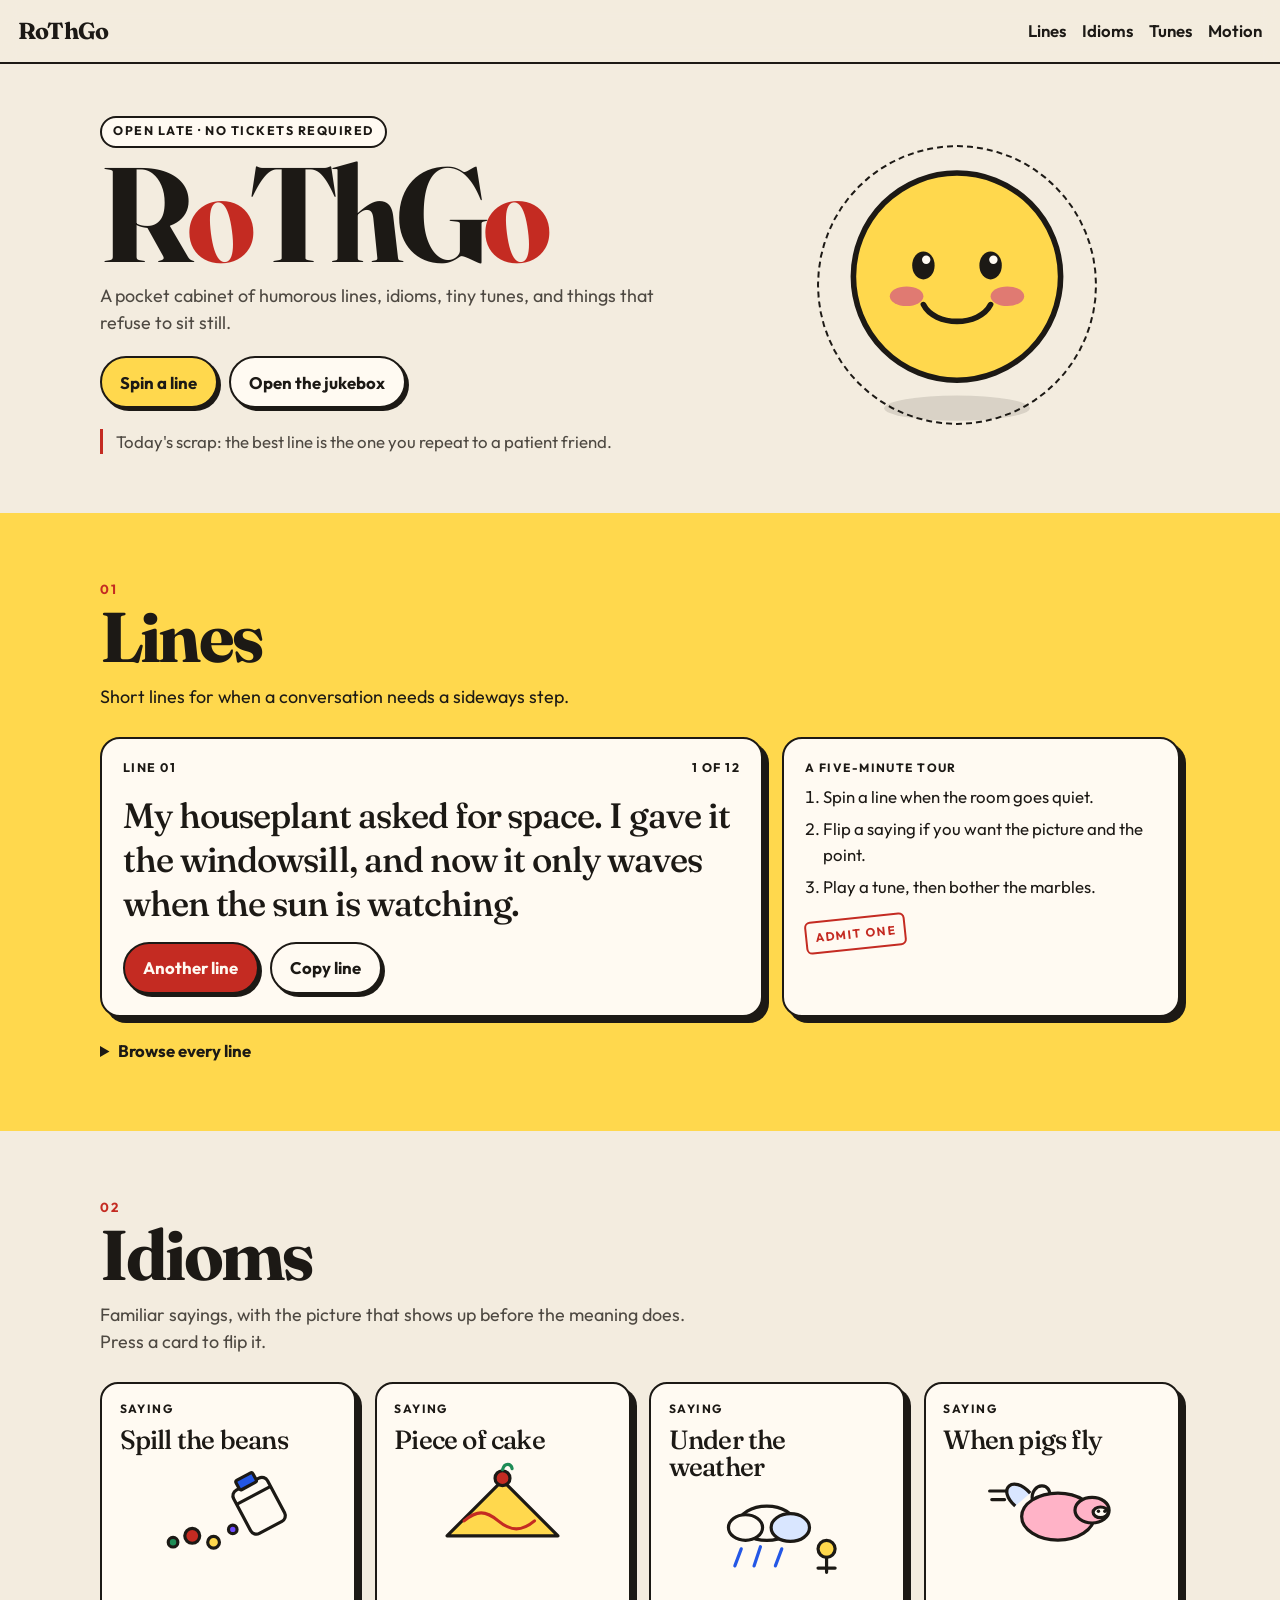
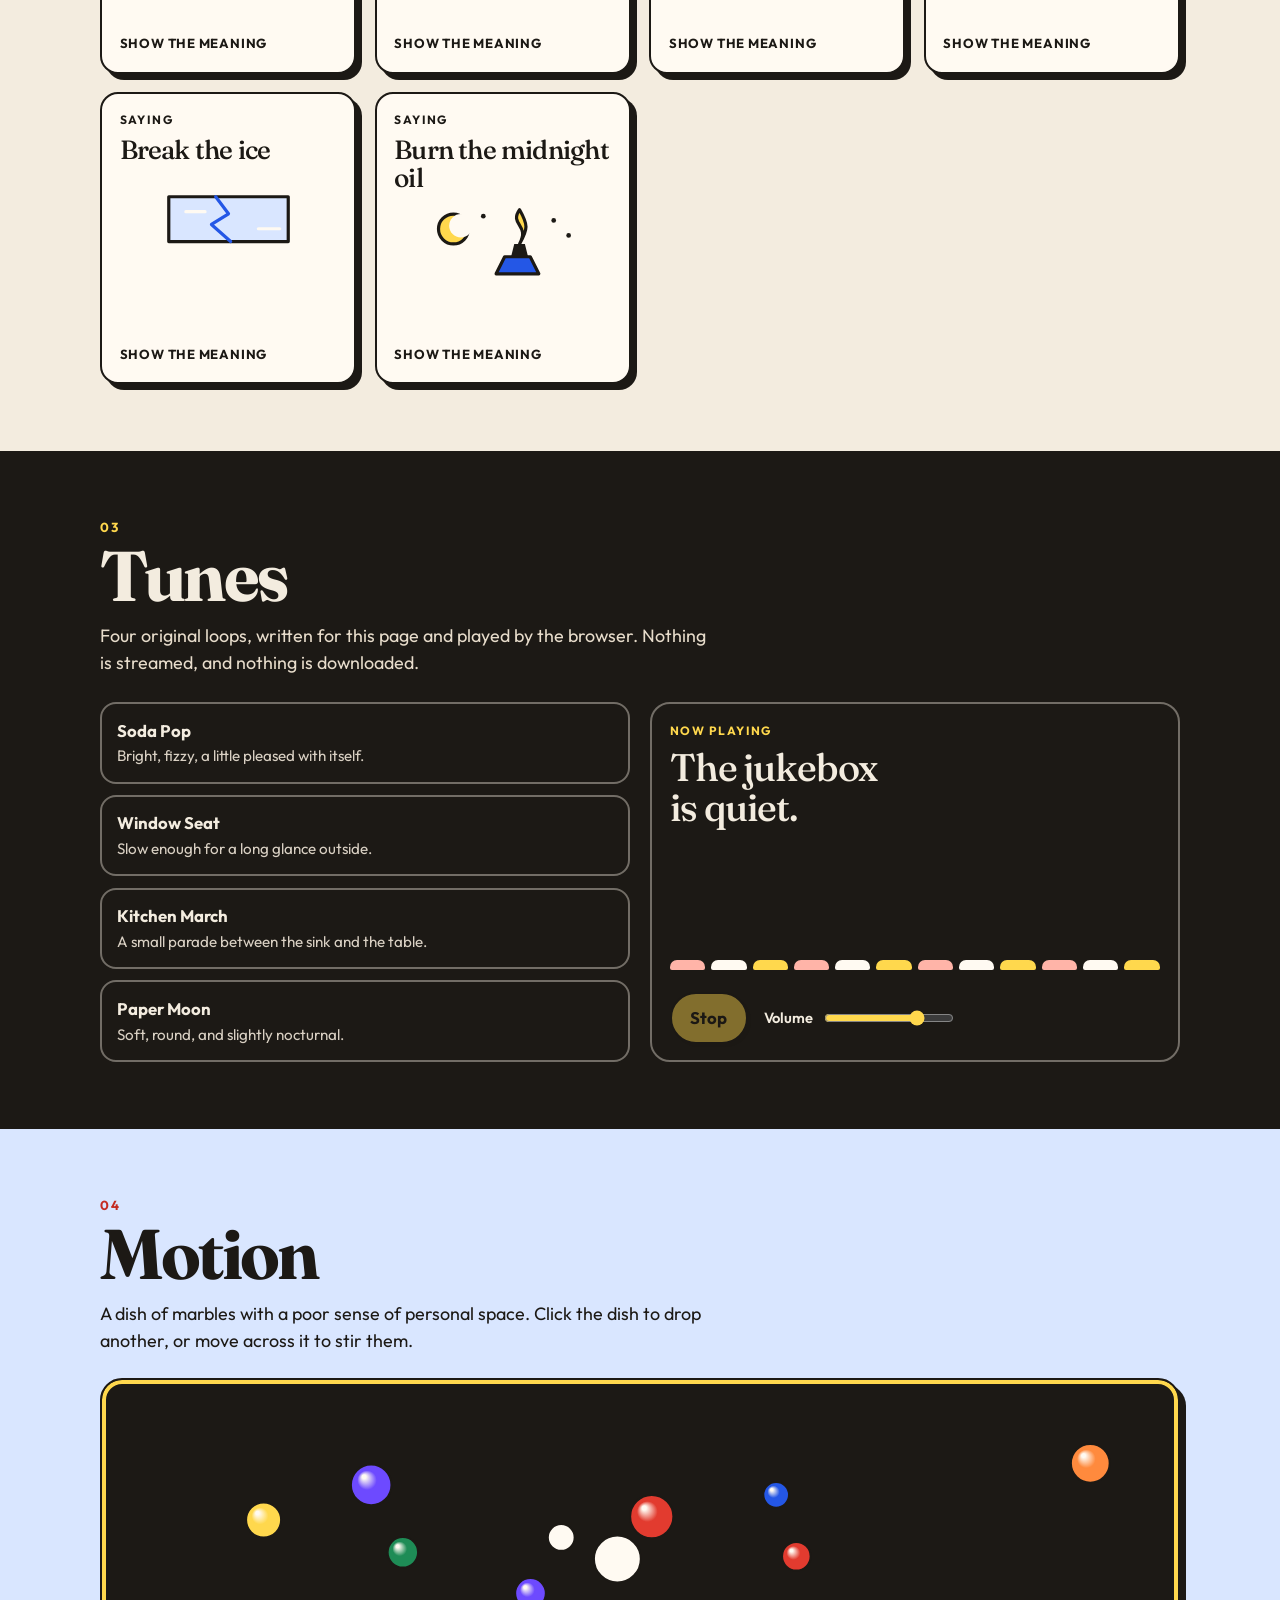
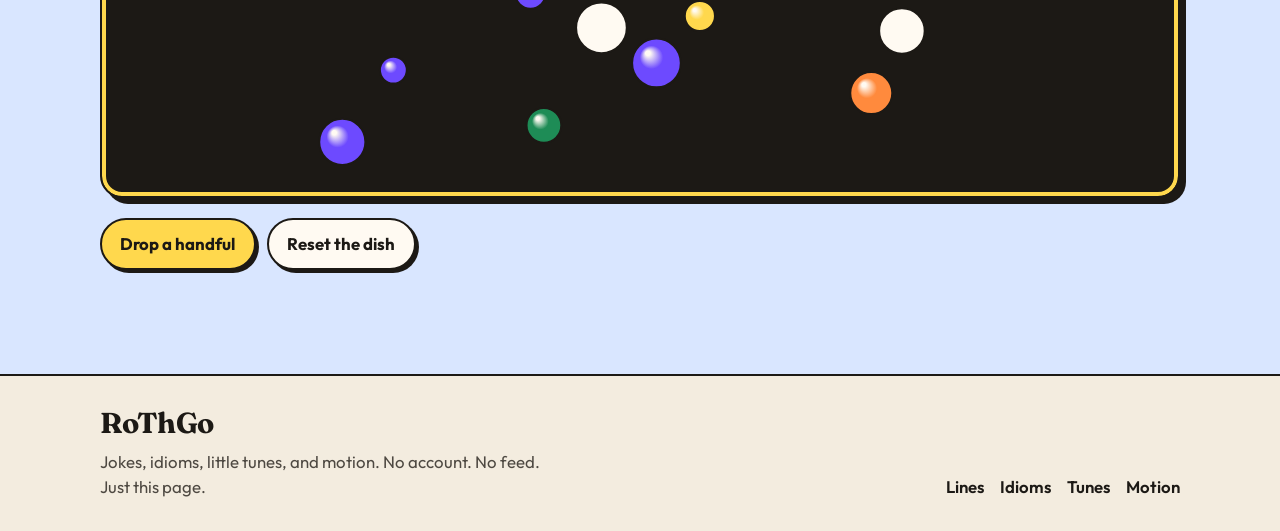
==== index.html @ 565a53ed "Initial commit for RoThGo website Co-authored-by: Cursor <cursoragent@cursor.com>" ====
<!DOCTYPE html>
<html lang="en">
  <head>
    <meta charset="utf-8" />
    <meta name="viewport" content="width=device-width, initial-scale=1" />
    <title>RoThGo — lines, idioms, tunes, and motion</title>
    <meta
      name="description"
      content="RoThGo is a small cabinet of humorous lines, idioms, original browser tunes, and a dish of restless marbles."
    />
    <meta name="theme-color" content="#f3ecdf" />
    <link rel="preconnect" href="https://fonts.googleapis.com" />
    <link rel="preconnect" href="https://fonts.gstatic.com" crossorigin />
    <link
      href="https://fonts.googleapis.com/css2?family=Fraunces:ital,opsz,wght@0,9..144,500;0,9..144,700;1,9..144,500;1,9..144,700&family=Outfit:wght@400;500;600;700&display=swap"
      rel="stylesheet"
    />
    <link rel="stylesheet" href="css/styles.css" />
    <link
      rel="icon"
      href="data:image/svg+xml,%3Csvg xmlns='http://www.w3.org/2000/svg' viewBox='0 0 64 64'%3E%3Ccircle cx='32' cy='32' r='28' fill='%23ffd84d' stroke='%231c1915' stroke-width='4'/%3E%3Ccircle cx='24' cy='28' r='3.2' fill='%231c1915'/%3E%3Ccircle cx='40' cy='28' r='3.2' fill='%231c1915'/%3E%3Cpath d='M22 38c4 8 16 8 20 0' fill='none' stroke='%231c1915' stroke-width='3' stroke-linecap='round'/%3E%3C/svg%3E"
    />
  </head>
  <body>
    <a class="skip" href="#lines">Skip to the lines</a>
    <header class="site-header" id="top">
      <a class="brand" href="#top">RoThGo</a>
      <nav class="nav" aria-label="Sections">
        <a href="#lines">Lines</a>
        <a href="#idioms">Idioms</a>
        <a href="#tunes">Tunes</a>
        <a href="#motion">Motion</a>
      </nav>
    </header>

    <main>
      <noscript>
        <p class="noscript wrap">
          JavaScript is off, so the jukebox and the marble dish will sit quietly. The lines and idioms below are still here.
        </p>
      </noscript>

      <section class="hero wrap">
        <div class="hero__copy">
          <p class="pill">Open late · no tickets required</p>
          <h1 class="wordmark" aria-label="RoThGo">
            <span>R</span><span>o</span><span>T</span><span>h</span><span>G</span><span>o</span>
          </h1>
          <p class="lede">
            A pocket cabinet of humorous lines, idioms, tiny tunes, and things that refuse to sit still.
          </p>
          <div class="row">
            <button class="btn" type="button" id="hero-spin">Spin a line</button>
            <a class="btn btn--ghost" href="#tunes">Open the jukebox</a>
          </div>
          <p class="scrap" id="scrap">
            Today's scrap: if a saying has weather in it, somebody is probably sneezing.
          </p>
        </div>

        <div class="mascot-wrap">
          <div class="halo" aria-hidden="true"></div>
          <button class="mascot" id="mascot" type="button" aria-label="A round yellow mascot. Press for a remark.">
            <svg class="blob" viewBox="0 0 200 220" aria-hidden="true">
              <ellipse cx="100" cy="198" rx="52" ry="9" fill="#1c1915" opacity="0.12" />
              <g class="blob__body">
                <circle cx="100" cy="104" r="74" fill="#ffd84d" stroke="#1c1915" stroke-width="4" />
                <ellipse cx="64" cy="118" rx="12" ry="7" fill="#e07a72" />
                <ellipse cx="136" cy="118" rx="12" ry="7" fill="#e07a72" />
                <g class="blob__eyes">
                  <ellipse cx="76" cy="96" rx="8" ry="10" fill="#1c1915" />
                  <ellipse cx="124" cy="96" rx="8" ry="10" fill="#1c1915" />
                  <ellipse cx="78" cy="92" rx="3" ry="3" fill="#fffaf2" />
                  <ellipse cx="126" cy="92" rx="3" ry="3" fill="#fffaf2" />
                </g>
                <path
                  d="M76 124c8 16 40 16 48 0"
                  fill="none"
                  stroke="#1c1915"
                  stroke-width="4"
                  stroke-linecap="round"
                />
              </g>
            </svg>
          </button>
          <p class="speech" id="speech" hidden></p>
        </div>
      </section>

      <section class="band band--sun" id="lines">
        <div class="wrap">
          <p class="index">01</p>
          <h2>Lines</h2>
          <p class="lede">Short lines for when a conversation needs a sideways step.</p>

          <div class="lines-layout">
            <article class="card ticket">
              <div class="ticket__top">
                <p id="line-kicker">Line 01</p>
                <p id="line-count">1 of 12</p>
              </div>
              <p class="line-text" id="line-text" aria-live="polite">
                My houseplant asked for space. I gave it the windowsill, and now it only waves when the sun is watching.
              </p>
              <div class="row">
                <button class="btn btn--red" type="button" id="next-line">Another line</button>
                <button class="btn btn--ghost" type="button" id="copy-line">Copy line</button>
              </div>
            </article>

            <aside class="card side-card">
              <p class="kicker">A five-minute tour</p>
              <ol class="tour">
                <li>Spin a line when the room goes quiet.</li>
                <li>Flip a saying if you want the picture and the point.</li>
                <li>Play a tune, then bother the marbles.</li>
              </ol>
              <p class="stamp">Admit one</p>
            </aside>
          </div>

          <details class="drawer">
            <summary>Browse every line</summary>
            <ol id="line-source">
              <li>My houseplant asked for space. I gave it the windowsill, and now it only waves when the sun is watching.</li>
              <li>I started a band called Free Snacks. We still have no fans, but rehearsals are very well attended.</li>
              <li>The stairs and I are in a long-term relationship. It is a lot of ups and downs, and neither of us will move out.</li>
              <li>I told my mirror to be honest. It has not been invited to another meeting.</li>
              <li>My calendar is optimistic. It keeps setting aside days as if I have that kind of inventory.</li>
              <li>I asked the toaster for a raise. It said the work was already popping.</li>
              <li>Parallel lines bought matching jackets. They still refuse to meet, but the photos look great.</li>
              <li>I left a note for Future Me. Present Me read it early and felt personally addressed.</li>
              <li>The fridge light and I only meet during a crisis. We keep it professional.</li>
              <li>I gave my umbrella a day off. It rained out of spite, which I respect.</li>
              <li>My socks entered the laundry as a pair and came out as a support group.</li>
              <li>I asked the clock for more time. It said I was already getting sixty minutes every hour.</li>
            </ol>
          </details>
        </div>
      </section>

      <section class="band" id="idioms">
        <div class="wrap">
          <p class="index">02</p>
          <h2>Idioms</h2>
          <p class="lede">
            Familiar sayings, with the picture that shows up before the meaning does. Press a card to flip it.
          </p>

          <div class="idiom-grid">
            <article class="idiom" tabindex="0" role="button" aria-pressed="false">
              <div class="idiom__inner">
                <div class="idiom__face idiom__face--front">
                  <p class="kicker">Saying</p>
                  <h3>Spill the beans</h3>
                  <div class="idiom__art">
                    <svg role="img" aria-label="A tipped jar with beans falling out" viewBox="0 0 160 90">
                      <g transform="rotate(-28 110 42)">
                        <rect x="90" y="20" width="36" height="46" rx="6" fill="#fffaf2" stroke="#1c1915" stroke-width="3" />
                        <path d="M90 32h36" fill="none" stroke="#1c1915" stroke-width="3" />
                        <rect x="99" y="12" width="18" height="10" rx="2" fill="#2457e6" stroke="#1c1915" stroke-width="3" />
                      </g>
                      <circle cx="46" cy="72" r="7" fill="#c42b22" stroke="#1c1915" stroke-width="3" />
                      <circle cx="66" cy="78" r="5.5" fill="#ffd84d" stroke="#1c1915" stroke-width="3" />
                      <circle cx="28" cy="78" r="4.5" fill="#1e8c56" stroke="#1c1915" stroke-width="3" />
                      <circle cx="84" cy="66" r="4" fill="#6d4aff" stroke="#1c1915" stroke-width="3" />
                    </svg>
                  </div>
                  <p class="hint">Show the meaning</p>
                </div>
                <div class="idiom__face idiom__face--back" aria-hidden="true">
                  <p class="kicker">Meaning</p>
                  <p class="meaning">To give away a secret, usually before you meant to.</p>
                  <p class="example">She spilled the beans about the surprise picnic before the basket was even packed.</p>
                  <p class="hint">Show the picture</p>
                </div>
              </div>
            </article>

            <article class="idiom" tabindex="0" role="button" aria-pressed="false">
              <div class="idiom__inner">
                <div class="idiom__face idiom__face--front">
                  <p class="kicker">Saying</p>
                  <h3>Piece of cake</h3>
                  <div class="idiom__art">
                    <svg role="img" aria-label="A slice of cake with a cherry" viewBox="0 0 160 90">
                      <path d="M28 72 L80 20 L132 72 Z" fill="#ffd84d" stroke="#1c1915" stroke-width="3" stroke-linejoin="round" />
                      <path d="M44 58c12-10 20-10 32 0s22 10 34 0" fill="none" stroke="#c42b22" stroke-width="3" stroke-linecap="round" />
                      <circle cx="80" cy="18" r="7" fill="#c42b22" stroke="#1c1915" stroke-width="3" />
                      <path d="M80 10c2-7 8-6 9-1" fill="none" stroke="#1e8c56" stroke-width="3" stroke-linecap="round" />
                    </svg>
                  </div>
                  <p class="hint">Show the meaning</p>
                </div>
                <div class="idiom__face idiom__face--back" aria-hidden="true">
                  <p class="kicker">Meaning</p>
                  <p class="meaning">Something easy, the sort of task that barely needs both hands.</p>
                  <p class="example">The first puzzle was a piece of cake. The second one had opinions.</p>
                  <p class="hint">Show the picture</p>
                </div>
              </div>
            </article>

            <article class="idiom" tabindex="0" role="button" aria-pressed="false">
              <div class="idiom__inner">
                <div class="idiom__face idiom__face--front">
                  <p class="kicker">Saying</p>
                  <h3>Under the weather</h3>
                  <div class="idiom__art">
                    <svg role="img" aria-label="A cloud raining beside a small person" viewBox="0 0 160 90">
                      <ellipse cx="70" cy="34" rx="26" ry="16" fill="#fffaf2" stroke="#1c1915" stroke-width="3" />
                      <ellipse cx="50" cy="38" rx="16" ry="12" fill="#fffaf2" stroke="#1c1915" stroke-width="3" />
                      <ellipse cx="92" cy="38" rx="18" ry="13" fill="#d9e6ff" stroke="#1c1915" stroke-width="3" />
                      <path d="M46 58 L40 74 M64 56 L58 74 M84 58 L78 74" fill="none" stroke="#2457e6" stroke-width="3" stroke-linecap="round" />
                      <circle cx="126" cy="58" r="8" fill="#ffd84d" stroke="#1c1915" stroke-width="3" />
                      <path d="M126 66 v14 M118 76 h16" fill="none" stroke="#1c1915" stroke-width="3" stroke-linecap="round" />
                    </svg>
                  </div>
                  <p class="hint">Show the meaning</p>
                </div>
                <div class="idiom__face idiom__face--back" aria-hidden="true">
                  <p class="kicker">Meaning</p>
                  <p class="meaning">Feeling unwell, and not in the mood for a parade.</p>
                  <p class="example">He stayed in, under the weather, with tea and a very dramatic blanket.</p>
                  <p class="hint">Show the picture</p>
                </div>
              </div>
            </article>

            <article class="idiom" tabindex="0" role="button" aria-pressed="false">
              <div class="idiom__inner">
                <div class="idiom__face idiom__face--front">
                  <p class="kicker">Saying</p>
                  <h3>When pigs fly</h3>
                  <div class="idiom__art">
                    <svg role="img" aria-label="A pig with small wings" viewBox="0 0 160 90">
                      <path d="M46 44c-18-16-2-30 14-12" fill="#d9e6ff" stroke="#1c1915" stroke-width="3" stroke-linejoin="round" />
                      <path d="M62 38c-2-16 20-18 16 0" fill="#fffaf2" stroke="#1c1915" stroke-width="3" stroke-linejoin="round" />
                      <ellipse cx="86" cy="54" rx="34" ry="22" fill="#ffb3c7" stroke="#1c1915" stroke-width="3" />
                      <ellipse cx="118" cy="48" rx="16" ry="12" fill="#ffb3c7" stroke="#1c1915" stroke-width="3" />
                      <ellipse cx="126" cy="50" rx="7" ry="5" fill="#fffaf2" stroke="#1c1915" stroke-width="3" />
                      <circle cx="124" cy="49" r="1.6" fill="#1c1915" />
                      <circle cx="130" cy="49" r="1.6" fill="#1c1915" />
                      <path d="M22 30 h16 M24 38 h12" fill="none" stroke="#1c1915" stroke-width="3" stroke-linecap="round" />
                    </svg>
                  </div>
                  <p class="hint">Show the meaning</p>
                </div>
                <div class="idiom__face idiom__face--back" aria-hidden="true">
                  <p class="kicker">Meaning</p>
                  <p class="meaning">Something so unlikely you can schedule it next to never.</p>
                  <p class="example">I will fold that map correctly when pigs fly, and not a minute sooner.</p>
                  <p class="hint">Show the picture</p>
                </div>
              </div>
            </article>

            <article class="idiom" tabindex="0" role="button" aria-pressed="false">
              <div class="idiom__inner">
                <div class="idiom__face idiom__face--front">
                  <p class="kicker">Saying</p>
                  <h3>Break the ice</h3>
                  <div class="idiom__art">
                    <svg role="img" aria-label="A block of ice with a crack through it" viewBox="0 0 160 90">
                      <path d="M24 26 h112 v42 H24 z" fill="#d9e6ff" stroke="#1c1915" stroke-width="3" stroke-linejoin="round" />
                      <path d="M68 26 l12 16 -16 10 18 16" fill="none" stroke="#2457e6" stroke-width="3" stroke-linecap="round" stroke-linejoin="round" />
                      <path d="M40 40 h18 M108 56 h20" fill="none" stroke="#fffaf2" stroke-width="3" stroke-linecap="round" />
                    </svg>
                  </div>
                  <p class="hint">Show the meaning</p>
                </div>
                <div class="idiom__face idiom__face--back" aria-hidden="true">
                  <p class="kicker">Meaning</p>
                  <p class="meaning">To say or do the thing that lets a conversation finally start.</p>
                  <p class="example">A terrible pun is a reliable way to break the ice, and also to thin the crowd.</p>
                  <p class="hint">Show the picture</p>
                </div>
              </div>
            </article>

            <article class="idiom" tabindex="0" role="button" aria-pressed="false">
              <div class="idiom__inner">
                <div class="idiom__face idiom__face--front">
                  <p class="kicker">Saying</p>
                  <h3>Burn the midnight oil</h3>
                  <div class="idiom__art">
                    <svg role="img" aria-label="An oil lamp burning under a moon" viewBox="0 0 160 90">
                      <circle cx="34" cy="30" r="14" fill="#ffd84d" stroke="#1c1915" stroke-width="3" />
                      <circle cx="41" cy="27" r="11" fill="#fffaf2" />
                      <path d="M74 72 h40 l-8 -16 H82 z" fill="#2457e6" stroke="#1c1915" stroke-width="3" stroke-linejoin="round" />
                      <path d="M88 56 h16 l-3 -12 H91 z" fill="#1c1915" />
                      <path d="M96 44 c10 -18 -10 -18 0 -32 c8 14 8 18 0 32 z" fill="#ffd84d" stroke="#1c1915" stroke-width="3" stroke-linejoin="round" />
                      <circle cx="128" cy="22" r="2.2" fill="#1c1915" />
                      <circle cx="142" cy="36" r="2.2" fill="#1c1915" />
                      <circle cx="62" cy="18" r="2.2" fill="#1c1915" />
                    </svg>
                  </div>
                  <p class="hint">Show the meaning</p>
                </div>
                <div class="idiom__face idiom__face--back" aria-hidden="true">
                  <p class="kicker">Meaning</p>
                  <p class="meaning">To keep working long after the sensible people have gone to bed.</p>
                  <p class="example">She burned the midnight oil, and the oil, to its credit, did not complain.</p>
                  <p class="hint">Show the picture</p>
                </div>
              </div>
            </article>
          </div>
        </div>
      </section>

      <section class="band band--ink" id="tunes">
        <div class="wrap">
          <p class="index">03</p>
          <h2>Tunes</h2>
          <p class="lede">
            Four original loops, written for this page and played by the browser. Nothing is streamed, and nothing is downloaded.
          </p>

          <div class="jukebox">
            <div class="tune-list" role="group" aria-label="Tunes">
              <button class="tune" type="button" data-tune="soda" aria-pressed="false">
                <strong>Soda Pop</strong>
                <span>Bright, fizzy, a little pleased with itself.</span>
              </button>
              <button class="tune" type="button" data-tune="window" aria-pressed="false">
                <strong>Window Seat</strong>
                <span>Slow enough for a long glance outside.</span>
              </button>
              <button class="tune" type="button" data-tune="march" aria-pressed="false">
                <strong>Kitchen March</strong>
                <span>A small parade between the sink and the table.</span>
              </button>
              <button class="tune" type="button" data-tune="moon" aria-pressed="false">
                <strong>Paper Moon</strong>
                <span>Soft, round, and slightly nocturnal.</span>
              </button>
            </div>

            <div class="stage" id="stage">
              <div class="stage__top">
                <p class="kicker">Now playing</p>
                <p class="now-playing" id="now-playing" aria-live="polite">The jukebox is quiet.</p>
                <div class="notes" aria-hidden="true">
                  <span>♪</span><span>♫</span><span>♩</span>
                </div>
              </div>
              <div class="bars" id="bars" aria-hidden="true">
                <i></i><i></i><i></i><i></i><i></i><i></i><i></i><i></i><i></i><i></i><i></i><i></i>
              </div>
              <div class="stage__controls">
                <button class="btn" type="button" id="stop-tune" disabled>Stop</button>
                <label class="volume" for="volume">
                  Volume
                  <input id="volume" type="range" min="0" max="100" value="75" />
                </label>
              </div>
            </div>
          </div>
        </div>
      </section>

      <section class="band band--sky" id="motion">
        <div class="wrap">
          <p class="index">04</p>
          <h2>Motion</h2>
          <p class="lede">
            A dish of marbles with a poor sense of personal space. Click the dish to drop another, or move across it to stir them.
          </p>
          <div class="dish">
            <canvas id="dish-canvas" aria-label="Animated marble dish. Click to add a marble."></canvas>
          </div>
          <div class="row">
            <button class="btn" type="button" id="handful">Drop a handful</button>
            <button class="btn btn--ghost" type="button" id="reset-dish">Reset the dish</button>
          </div>
          <p class="status" id="dish-status" aria-live="polite"></p>
        </div>
      </section>
    </main>

    <footer class="site-footer">
      <div class="wrap footer__grid">
        <div>
          <p class="brand brand--footer">RoThGo</p>
          <p>Jokes, idioms, little tunes, and motion. No account. No feed. Just this page.</p>
        </div>
        <nav class="nav" aria-label="Footer">
          <a href="#lines">Lines</a>
          <a href="#idioms">Idioms</a>
          <a href="#tunes">Tunes</a>
          <a href="#motion">Motion</a>
        </nav>
      </div>
    </footer>
    <script src="js/app.js"></script>
  </body>
</html>
---- css/styles.css ----
:root {
  --paper: #f3ecdf;
  --card: #fffaf2;
  --ink: #1c1915;
  --muted: #4e4942;
  --red: #c42b22;
  --blue: #2457e6;
  --yellow: #ffd84d;
  --green: #1e8c56;
  --violet: #6d4aff;
  --sky: #d9e6ff;
  --sun: #ffd84d;
  --shadow: 6px 6px 0 var(--ink);
  --serif: "Fraunces", "Iowan Old Style", Palatino, Georgia, serif;
  --sans: "Outfit", "Avenir Next", "Segoe UI", sans-serif;
}

*,
*::before,
*::after {
  box-sizing: border-box;
}

html {
  scroll-behavior: smooth;
  scroll-padding-top: 5.25rem;
}

body {
  margin: 0;
  background: var(--paper);
  color: var(--ink);
  font-family: var(--sans);
  font-size: 1.05rem;
  line-height: 1.5;
}

h1,
h2,
h3,
p {
  margin: 0;
}

button,
input {
  font: inherit;
  color: inherit;
}

a {
  color: inherit;
}

::selection {
  background: var(--yellow);
  color: var(--ink);
}

:focus-visible {
  outline: 3px solid var(--blue);
  outline-offset: 3px;
}

.skip {
  position: absolute;
  left: 1rem;
  top: -4rem;
  z-index: 40;
  background: var(--yellow);
  color: var(--ink);
  border: 2.5px solid var(--ink);
  border-radius: 999px;
  padding: 0.5rem 0.9rem;
  font-weight: 700;
  text-decoration: none;
}

.skip:focus {
  top: 0.8rem;
}

.wrap {
  width: min(1080px, calc(100% - 2rem));
  margin-inline: auto;
}

.site-header,
.site-footer {
  display: flex;
  align-items: center;
  justify-content: space-between;
  gap: 1rem;
  padding: 0.85rem 1.1rem;
}

.site-header {
  position: sticky;
  top: 0;
  z-index: 20;
  background: rgba(243, 236, 223, 0.94);
  border-bottom: 2.5px solid var(--ink);
  backdrop-filter: blur(10px);
}

.brand {
  font-family: var(--serif);
  font-weight: 700;
  font-size: 1.45rem;
  letter-spacing: -0.03em;
  text-decoration: none;
}

.nav {
  display: flex;
  flex-wrap: wrap;
  justify-content: flex-end;
  gap: 0.35rem 1rem;
}

.nav a {
  font-weight: 600;
  text-decoration: none;
}

.nav a:hover {
  text-decoration: underline;
  text-underline-offset: 0.18em;
}

.noscript {
  margin-top: 1rem;
  padding: 0.8rem 1rem;
  background: var(--card);
  border: 2.5px solid var(--ink);
  border-radius: 14px;
}

.hero {
  display: grid;
  grid-template-columns: 1.15fr 0.85fr;
  gap: 2rem;
  align-items: center;
  padding: 3.2rem 0 3.6rem;
}

.pill,
.kicker,
.ticket__top,
.stamp,
.index {
  font-weight: 700;
  letter-spacing: 0.12em;
  text-transform: uppercase;
}

.pill {
  display: inline-flex;
  border: 2px solid var(--ink);
  border-radius: 999px;
  background: var(--card);
  padding: 0.28rem 0.7rem;
  font-size: 0.78rem;
}

.wordmark {
  margin-top: 0.7rem;
  font-family: var(--serif);
  font-weight: 700;
  font-size: clamp(4.6rem, 13vw, 8.4rem);
  line-height: 0.82;
  letter-spacing: -0.05em;
}

.wordmark span {
  display: inline-block;
  animation: wave 3.2s ease-in-out infinite;
}

.wordmark span:nth-child(2) { animation-delay: 0.12s; color: var(--red); }
.wordmark span:nth-child(3) { animation-delay: 0.24s; }
.wordmark span:nth-child(4) { animation-delay: 0.36s; }
.wordmark span:nth-child(5) { animation-delay: 0.48s; }
.wordmark span:nth-child(6) { animation-delay: 0.6s; color: var(--red); }

.lede {
  max-width: 38rem;
  margin-top: 0.9rem;
  color: var(--muted);
  font-size: 1.12rem;
}

.row {
  display: flex;
  flex-wrap: wrap;
  gap: 0.7rem;
  margin-top: 1.2rem;
}

.btn {
  display: inline-flex;
  align-items: center;
  justify-content: center;
  border: 2.5px solid var(--ink);
  border-radius: 999px;
  background: var(--yellow);
  color: var(--ink);
  padding: 0.72rem 1.15rem;
  font-weight: 700;
  text-decoration: none;
  box-shadow: 3px 3px 0 var(--ink);
  cursor: pointer;
}

.btn:hover {
  transform: translate(-1px, -1px);
  box-shadow: 4px 4px 0 var(--ink);
}

.btn:active {
  transform: translate(2px, 2px);
  box-shadow: 0 0 0 var(--ink);
}

.btn:disabled {
  opacity: 0.45;
  cursor: not-allowed;
  transform: none;
  box-shadow: 3px 3px 0 var(--ink);
}

.btn--ghost {
  background: var(--card);
}

.btn--red {
  background: var(--red);
  color: #fffaf2;
}

.scrap {
  max-width: 36rem;
  margin-top: 1.3rem;
  padding-left: 0.8rem;
  border-left: 3px solid var(--red);
  color: var(--muted);
}

.mascot-wrap {
  position: relative;
  display: grid;
  place-items: center;
  min-height: 340px;
}

.halo {
  position: absolute;
  width: min(280px, 78%);
  aspect-ratio: 1;
  border: 2.5px dashed var(--ink);
  border-radius: 50%;
  animation: spin 22s linear infinite;
}

.mascot {
  position: relative;
  z-index: 1;
  width: min(280px, 86%);
  border: 0;
  padding: 0;
  background: transparent;
  cursor: pointer;
}

.blob {
  display: block;
  width: 100%;
  height: auto;
}

.blob__body {
  transform-origin: 100px 104px;
  animation: bob 2.8s ease-in-out infinite;
}

.blob__eyes {
  transform-box: fill-box;
  transform-origin: center;
  animation: blink 4.6s infinite;
}

.mascot.is-poked .blob__body {
  animation: squash 0.35s ease;
}

.speech {
  position: absolute;
  top: 0.2rem;
  left: 50%;
  z-index: 2;
  width: min(240px, 90%);
  transform: translateX(-50%) rotate(-2deg);
  margin: 0;
  padding: 0.7rem 0.85rem;
  background: var(--card);
  border: 2.5px solid var(--ink);
  border-radius: 16px;
  box-shadow: 4px 4px 0 var(--ink);
}

.speech[hidden] {
  display: none;
}

.band {
  padding: 4.2rem 0;
}

.band--sun {
  background: var(--sun);
}

.band--sun .lede,
.band--sky .lede {
  color: var(--ink);
}

.band--ink {
  background: var(--ink);
  color: var(--paper);
}

.band--ink .lede {
  color: #e7dccb;
}

.band--sky {
  background: var(--sky);
}

.index {
  margin-bottom: 0.35rem;
  color: var(--red);
  font-size: 0.82rem;
}

.band--ink .index {
  color: var(--yellow);
}

h2 {
  font-family: var(--serif);
  font-size: clamp(2.6rem, 6vw, 4.4rem);
  font-weight: 700;
  letter-spacing: -0.04em;
  line-height: 0.92;
}

.lines-layout,
.jukebox {
  display: grid;
  grid-template-columns: 1.25fr 0.75fr;
  gap: 1.2rem;
  margin-top: 1.6rem;
  align-items: stretch;
}

.card {
  background: var(--card);
  border: 2.5px solid var(--ink);
  border-radius: 20px;
  box-shadow: var(--shadow);
}

.ticket,
.side-card {
  padding: 1.25rem 1.3rem 1.35rem;
}

.ticket {
  display: flex;
  flex-direction: column;
  gap: 1rem;
}

.ticket__top {
  display: flex;
  justify-content: space-between;
  gap: 1rem;
  font-size: 0.78rem;
}

.line-text {
  min-height: 7.2rem;
  font-family: var(--serif);
  font-size: clamp(1.55rem, 3vw, 2.2rem);
  font-weight: 500;
  line-height: 1.25;
  letter-spacing: -0.03em;
  transition: opacity 0.16s ease, transform 0.16s ease;
}

.line-text.is-out {
  opacity: 0;
  transform: translateY(8px);
}

.ticket .row,
.side-card .kicker {
  margin-top: 0;
}

.kicker {
  margin-bottom: 0.45rem;
  font-size: 0.75rem;
}

.tour {
  margin: 0.2rem 0 0;
  padding-left: 1.15rem;
}

.tour li + li {
  margin-top: 0.45rem;
}

.stamp {
  display: inline-block;
  margin-top: 1.1rem;
  padding: 0.35rem 0.5rem;
  color: var(--red);
  border: 2px solid var(--red);
  border-radius: 6px;
  font-size: 0.75rem;
  transform: rotate(-6deg);
}

.drawer {
  margin-top: 1.3rem;
}

.drawer summary {
  cursor: pointer;
  font-weight: 700;
}

.drawer ol {
  margin: 0.8rem 0 0;
  padding-left: 1.3rem;
}

.drawer li + li {
  margin-top: 0.55rem;
}

.idiom-grid {
  display: grid;
  grid-template-columns: repeat(auto-fit, minmax(min(100%, 240px), 1fr));
  gap: 1.15rem;
  margin-top: 1.6rem;
}

.idiom {
  border: 0;
  padding: 0;
  background: transparent;
  color: inherit;
  text-align: left;
  cursor: pointer;
  perspective: 1100px;
}

.idiom__inner {
  display: grid;
  transform: rotateY(0);
  transform-style: preserve-3d;
  transition: transform 0.55s cubic-bezier(0.2, 0.7, 0.2, 1);
}

.idiom.is-flipped .idiom__inner {
  transform: rotateY(180deg);
}

.idiom__face {
  grid-area: 1 / 1;
  display: flex;
  flex-direction: column;
  min-height: 292px;
  padding: 1.05rem 1.1rem 1.1rem;
  background: var(--card);
  border: 2.5px solid var(--ink);
  border-radius: 18px;
  box-shadow: var(--shadow);
  backface-visibility: hidden;
  -webkit-backface-visibility: hidden;
}

.idiom__face--back {
  transform: rotateY(180deg);
  background: var(--ink);
  color: var(--paper);
  box-shadow: 6px 6px 0 var(--yellow);
}

.idiom h3,
.meaning,
.now-playing,
.brand--footer {
  font-family: var(--serif);
  font-weight: 500;
  letter-spacing: -0.03em;
}

.idiom h3 {
  font-size: 1.65rem;
  line-height: 1.05;
}

.idiom__art svg {
  display: block;
  width: 100%;
  height: 96px;
  margin-top: 0.35rem;
}

.meaning {
  font-size: 1.35rem;
  line-height: 1.25;
}

.example {
  margin-top: 0.75rem;
  color: #e7dccb;
}

.hint {
  margin-top: auto;
  padding-top: 0.8rem;
  font-size: 0.82rem;
  font-weight: 700;
  letter-spacing: 0.06em;
  text-transform: uppercase;
}

.idiom__face--back .kicker,
.idiom__face--back .hint {
  color: var(--yellow);
}

.jukebox {
  grid-template-columns: 1fr 1fr;
}

.tune-list {
  display: grid;
  gap: 0.7rem;
}

.tune {
  width: 100%;
  padding: 0.85rem 0.95rem;
  text-align: left;
  background: transparent;
  color: var(--paper);
  border: 2px solid rgba(243, 236, 223, 0.4);
  border-radius: 16px;
  cursor: pointer;
}

.tune strong,
.tune span {
  display: block;
}

.tune span {
  margin-top: 0.15rem;
  color: #d9d0c3;
  font-size: 0.95rem;
}

.tune:hover {
  border-color: var(--yellow);
}

.tune[aria-pressed="true"] {
  background: var(--yellow);
  color: var(--ink);
  border-color: var(--yellow);
}

.tune[aria-pressed="true"] span {
  color: var(--ink);
}

.stage {
  position: relative;
  display: flex;
  flex-direction: column;
  justify-content: space-between;
  gap: 1rem;
  min-height: 320px;
  padding: 1.1rem 1.15rem 1rem;
  border: 2px solid rgba(243, 236, 223, 0.4);
  border-radius: 20px;
  overflow: hidden;
}

.stage__top {
  position: relative;
  z-index: 1;
}

.band--ink .kicker {
  color: var(--yellow);
}

.now-playing {
  max-width: 18rem;
  padding-right: 4.2rem;
  font-size: clamp(1.8rem, 3vw, 2.4rem);
  line-height: 1.05;
}

.notes {
  position: absolute;
  top: 0;
  right: 0;
  display: flex;
  gap: 0.4rem;
  color: var(--yellow);
  font-size: 1.4rem;
  opacity: 0;
}

.stage.is-playing .notes {
  opacity: 1;
}

.notes span {
  display: inline-block;
  animation: float-note 1.6s ease-in-out infinite;
}

.notes span:nth-child(2) { animation-delay: 0.2s; }
.notes span:nth-child(3) { animation-delay: 0.45s; }

.bars {
  display: flex;
  align-items: flex-end;
  gap: 6px;
  height: 120px;
}

.bars i {
  display: block;
  flex: 1;
  height: 8%;
  border-radius: 7px 7px 2px 2px;
  background: var(--yellow);
}

.bars i:nth-child(3n + 1) { background: #ffb4a8; }
.bars i:nth-child(3n + 2) { background: var(--card); }

.stage__controls {
  display: flex;
  flex-wrap: wrap;
  align-items: center;
  gap: 0.8rem 1rem;
}

.volume {
  display: flex;
  align-items: center;
  gap: 0.55rem;
  font-size: 0.92rem;
  font-weight: 600;
}

.volume input {
  width: 130px;
  accent-color: var(--yellow);
}

.dish {
  height: 420px;
  margin-top: 1.5rem;
  overflow: hidden;
  background: var(--ink);
  border: 2.5px solid var(--ink);
  border-radius: 22px;
  box-shadow: var(--shadow), inset 0 0 0 4px var(--yellow);
}

.dish canvas {
  display: block;
  width: 100%;
  height: 100%;
  cursor: crosshair;
  touch-action: none;
}

.status {
  min-height: 1.5rem;
  margin-top: 0.8rem;
  color: var(--muted);
}

.site-footer {
  display: block;
  border-top: 2.5px solid var(--ink);
  padding: 1.6rem 0 2rem;
}

.footer__grid {
  display: flex;
  justify-content: space-between;
  gap: 1.5rem;
  align-items: end;
}

.brand--footer {
  margin-bottom: 0.25rem;
  font-size: 1.8rem;
  font-weight: 700;
}

.footer__grid p:last-child {
  max-width: 28rem;
  color: var(--muted);
}

@keyframes wave {
  0%,
  70%,
  100% { transform: translateY(0); }
  35% { transform: translateY(-8px); }
}

@keyframes bob {
  0%,
  100% { transform: translateY(0); }
  50% { transform: translateY(-10px); }
}

@keyframes blink {
  0%,
  42%,
  48%,
  100% { transform: scaleY(1); }
  45% { transform: scaleY(0.12); }
}

@keyframes spin {
  to { transform: rotate(360deg); }
}

@keyframes squash {
  0% { transform: scale(1, 1); }
  40% { transform: scale(1.08, 0.9); }
  100% { transform: scale(1, 1); }
}

@keyframes float-note {
  0%,
  100% { transform: translateY(0); }
  50% { transform: translateY(-8px); }
}

@media (max-width: 800px) {
  .hero,
  .lines-layout,
  .jukebox,
  .footer__grid {
    grid-template-columns: 1fr;
    display: grid;
  }

  .site-header {
    align-items: flex-start;
    flex-direction: column;
  }

  .nav {
    justify-content: flex-start;
  }

  html {
    scroll-padding-top: 7.5rem;
  }

  .hero {
    padding-top: 2rem;
  }

  .mascot-wrap {
    min-height: 280px;
    order: -1;
  }

  .dish {
    height: 320px;
  }

  .line-text {
    min-height: 0;
  }
}

@media (prefers-reduced-motion: reduce) {
  html { scroll-behavior: auto; }

  *,
  *::before,
  *::after {
    animation: none !important;
    transition: none !important;
  }
}
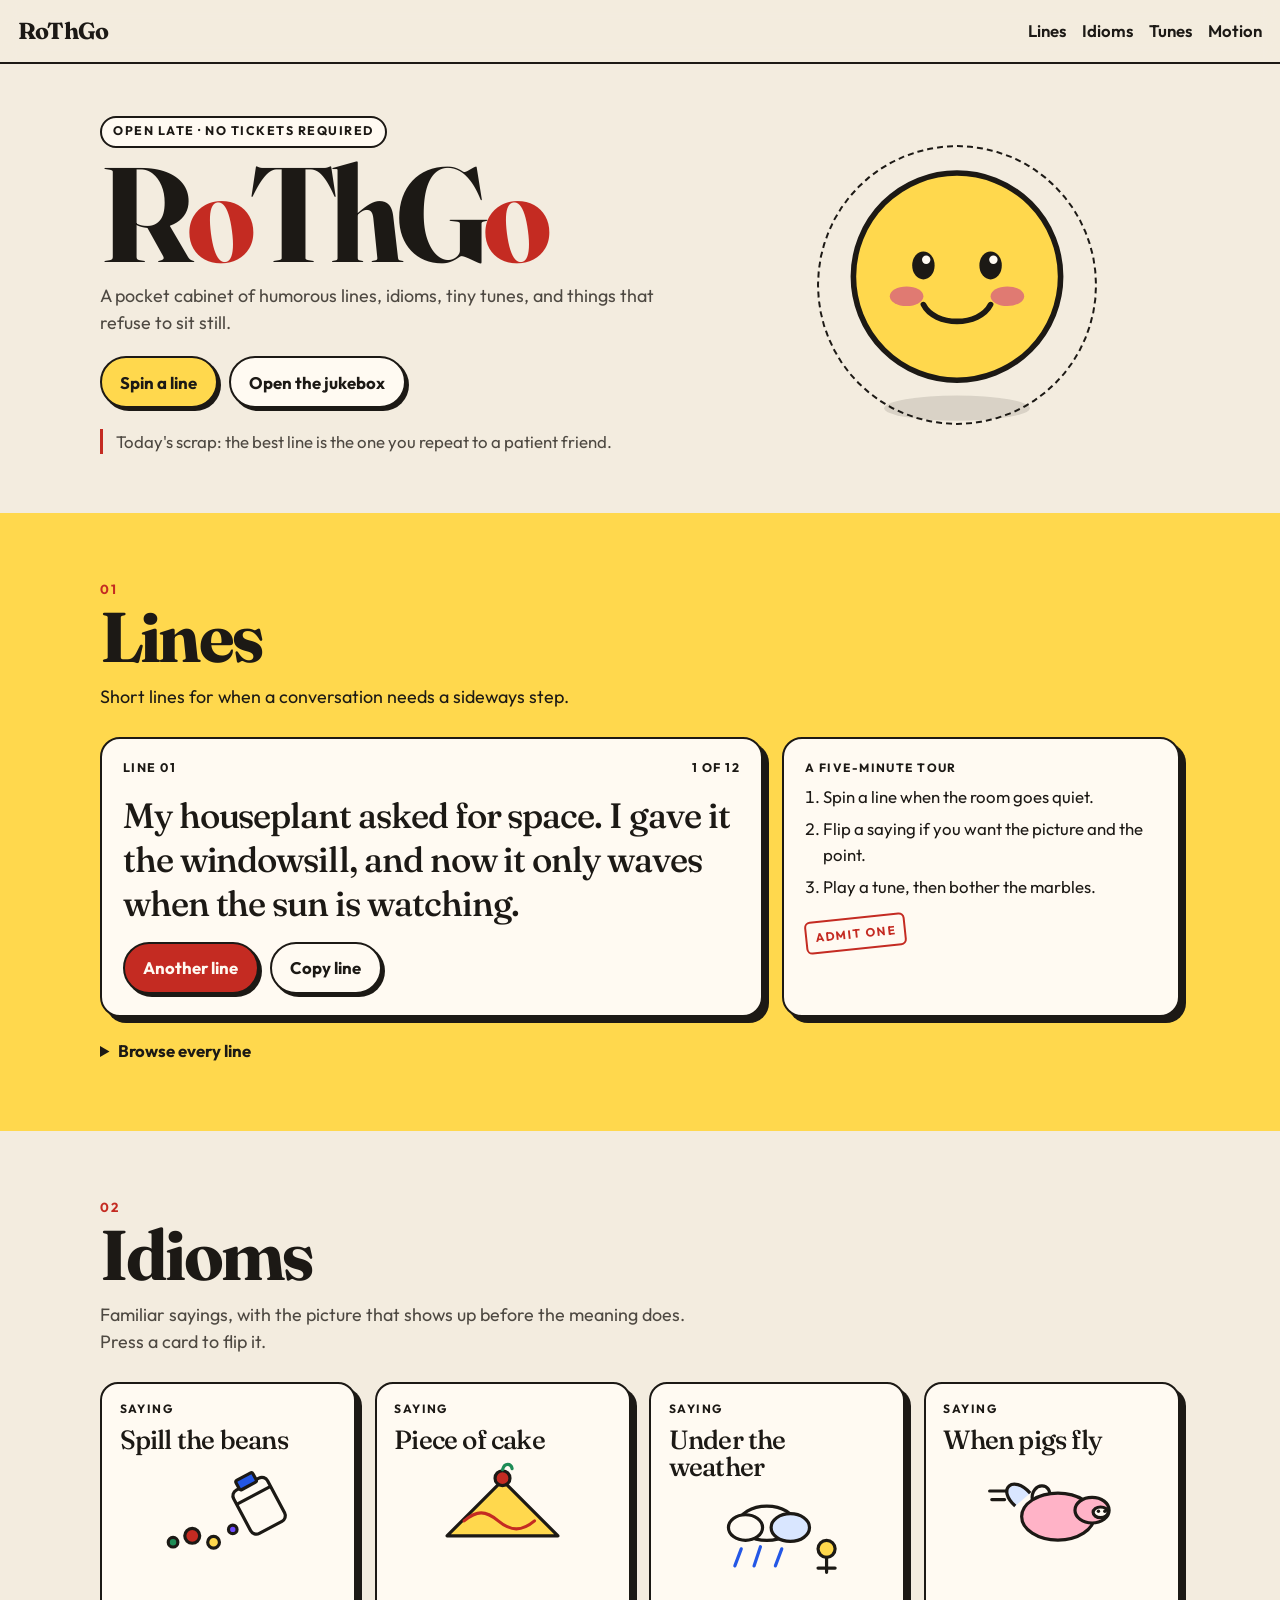
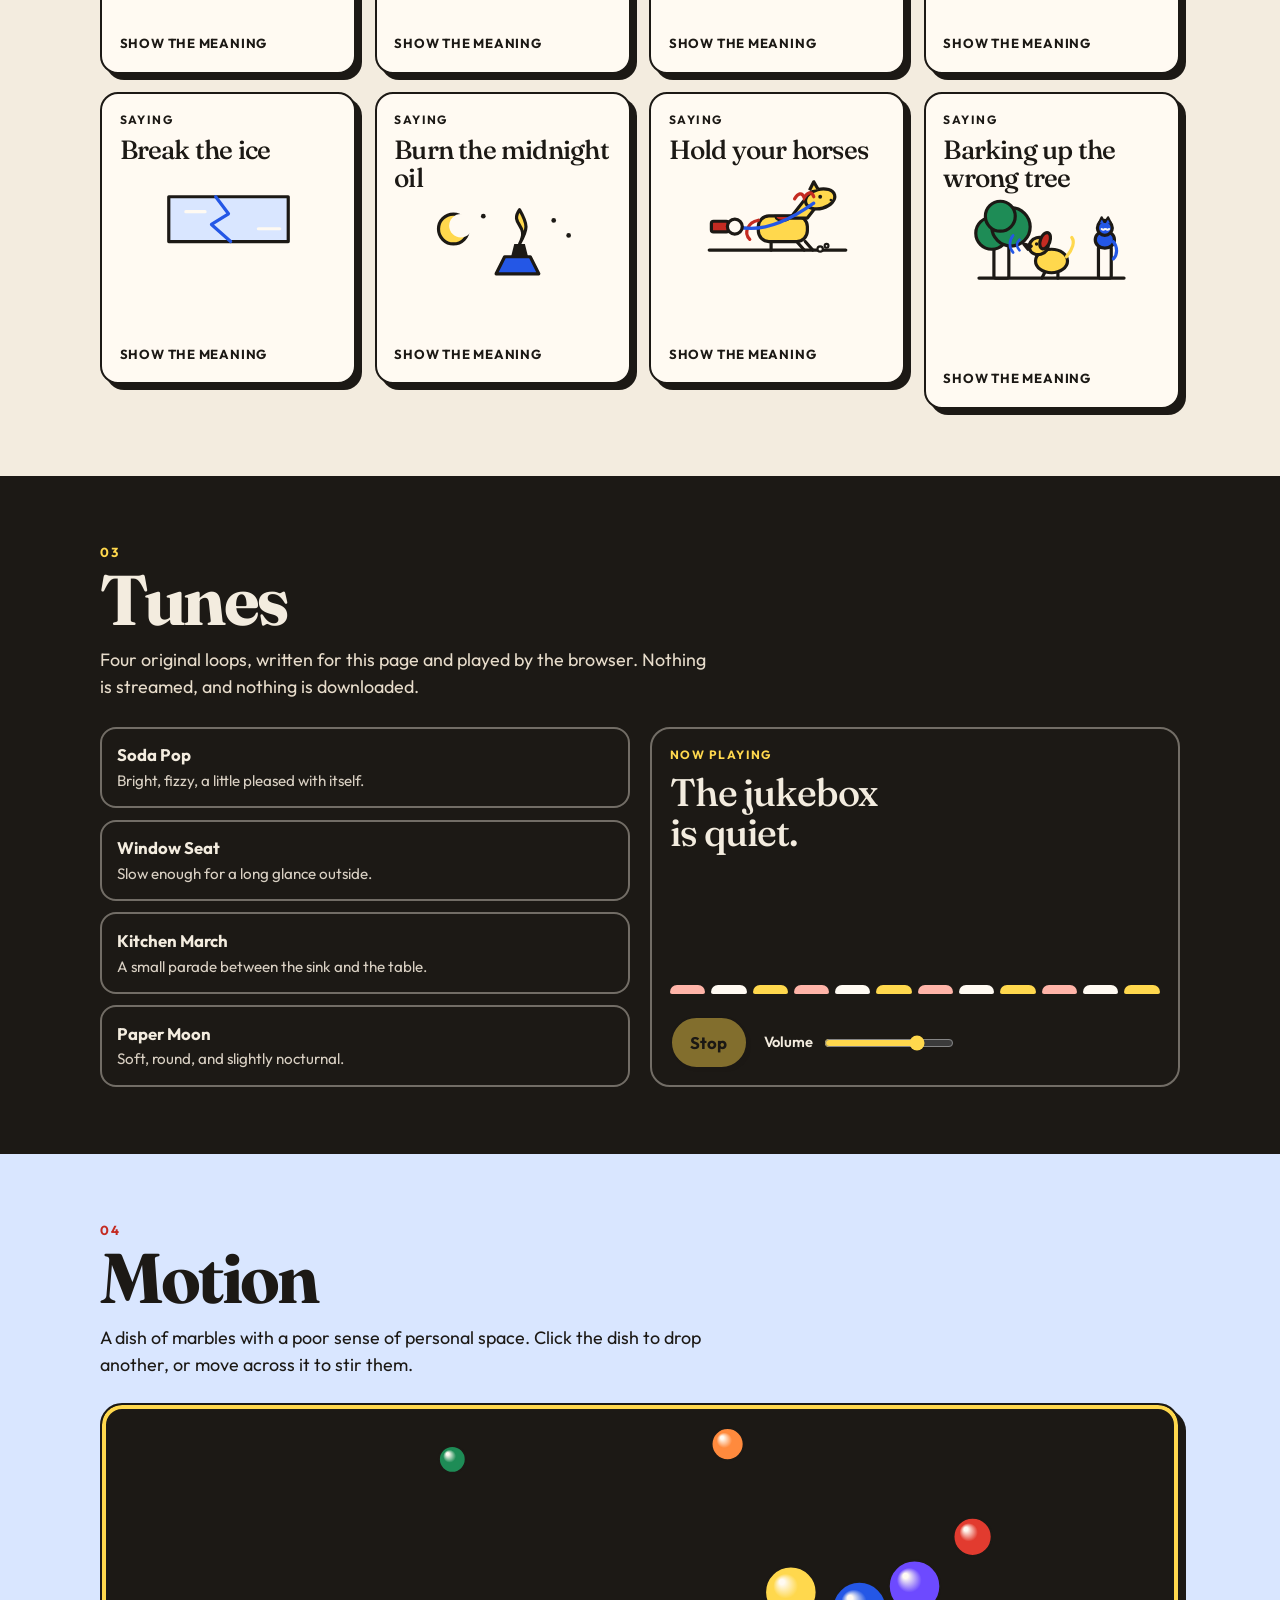
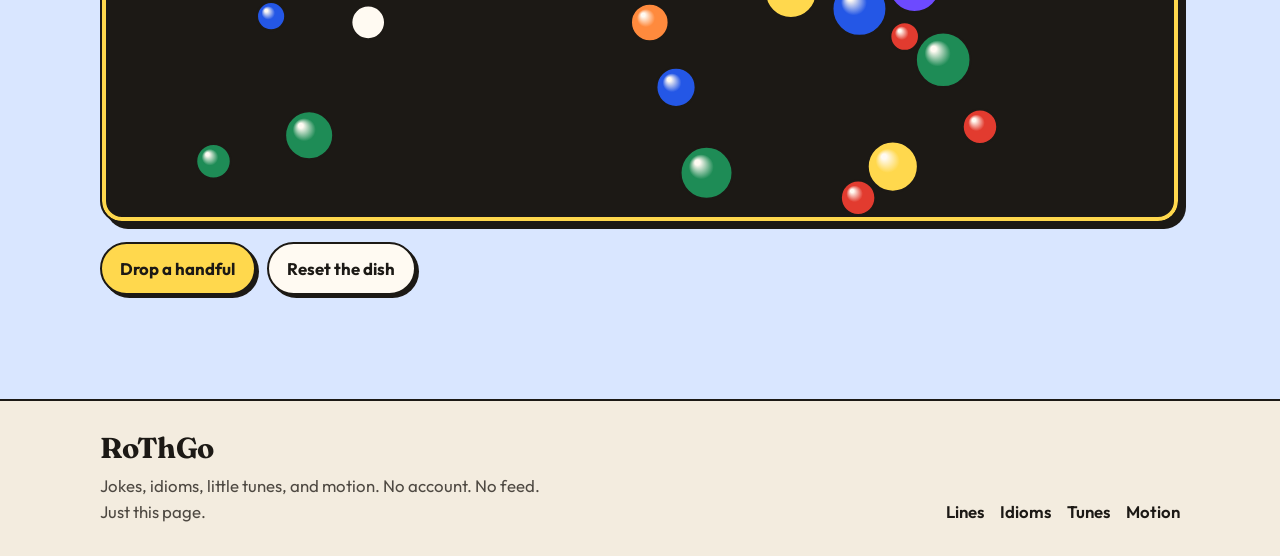
==== commit 837d507d: "Add 2 more idioms: Hold your horses and Barking up the wrong tree Co-authored-by: Cursor <cursoragen" ====
--- a/index.html
+++ b/index.html
@@ -305,6 +305,81 @@
                 </div>
               </div>
             </article>
+
+            <article class="idiom" tabindex="0" role="button" aria-pressed="false">
+              <div class="idiom__inner">
+                <div class="idiom__face idiom__face--front">
+                  <p class="kicker">Saying</p>
+                  <h3>Hold your horses</h3>
+                  <div class="idiom__art">
+                    <svg role="img" aria-label="A small horse politely coming to a complete stop" viewBox="0 0 160 90">
+                      <path d="M16 76 h128" stroke="#1c1915" stroke-width="3" stroke-linecap="round" />
+                      <path d="M74 68 v8 M98 68 l7 8 M106 68 l7 8" stroke="#1c1915" stroke-width="3" stroke-linecap="round" />
+                      <rect x="62" y="44" width="46" height="24" rx="10" fill="#ffd84d" stroke="#1c1915" stroke-width="3" />
+                      <path d="M78 44 h14 c0 6 -14 6 -14 0 z" fill="#c42b22" stroke="#1c1915" stroke-width="2" />
+                      <path d="M62 48 c-10 2 -14 12 -8 18" fill="none" stroke="#c42b22" stroke-width="3" stroke-linecap="round" />
+                      <path d="M92 46 L106 28 L122 28 L108 46 Z" fill="#ffd84d" stroke="#1c1915" stroke-width="3" stroke-linejoin="round" />
+                      <ellipse cx="120" cy="28" rx="14" ry="9" transform="rotate(-15 120 28)" fill="#ffd84d" stroke="#1c1915" stroke-width="3" />
+                      <path d="M96 28 c3 -5 7 -7 9 -1 c3 -5 7 -7 9 -1" fill="none" stroke="#c42b22" stroke-width="3" stroke-linecap="round" />
+                      <path d="M110 20 l4 -8 l4 7" fill="#ffd84d" stroke="#1c1915" stroke-width="3" stroke-linejoin="round" />
+                      <circle cx="120" cy="26" r="1.8" fill="#1c1915" />
+                      <circle cx="130" cy="29" r="1.2" fill="#1c1915" />
+                      <path d="M42 54 Q72 62 114 32" fill="none" stroke="#2457e6" stroke-width="3" stroke-linecap="round" />
+                      <rect x="18" y="49" width="16" height="10" rx="2" fill="#c42b22" stroke="#1c1915" stroke-width="3" />
+                      <circle cx="40" cy="54" r="7" fill="#fffaf2" stroke="#1c1915" stroke-width="3" />
+                      <circle cx="120" cy="75" r="2.5" fill="#fffaf2" stroke="#1c1915" stroke-width="2" />
+                      <circle cx="126" cy="72" r="1.8" fill="#fffaf2" stroke="#1c1915" stroke-width="2" />
+                    </svg>
+                  </div>
+                  <p class="hint">Show the meaning</p>
+                </div>
+                <div class="idiom__face idiom__face--back" aria-hidden="true">
+                  <p class="kicker">Meaning</p>
+                  <p class="meaning">To slow down, wait a moment, and curb your enthusiasm.</p>
+                  <p class="example">Hold your horses—we cannot leave for the picnic until someone actually finds the basket.</p>
+                  <p class="hint">Show the picture</p>
+                </div>
+              </div>
+            </article>
+
+            <article class="idiom" tabindex="0" role="button" aria-pressed="false">
+              <div class="idiom__inner">
+                <div class="idiom__face idiom__face--front">
+                  <p class="kicker">Saying</p>
+                  <h3>Barking up the wrong tree</h3>
+                  <div class="idiom__art">
+                    <svg role="img" aria-label="A dog barking at the wrong tree while a cat watches from a post" viewBox="0 0 160 90">
+                      <path d="M12 76 h136" stroke="#1c1915" stroke-width="3" stroke-linecap="round" />
+                      <rect x="26" y="40" width="14" height="36" rx="2" fill="#fffaf2" stroke="#1c1915" stroke-width="3" />
+                      <circle cx="24" cy="34" r="15" fill="#1e8c56" stroke="#1c1915" stroke-width="3" />
+                      <circle cx="42" cy="28" r="18" fill="#1e8c56" stroke="#1c1915" stroke-width="3" />
+                      <circle cx="32" cy="18" r="14" fill="#1e8c56" stroke="#1c1915" stroke-width="3" />
+                      <path d="M74 70 l-3 6 M86 70 v6" stroke="#1c1915" stroke-width="3" stroke-linecap="round" />
+                      <ellipse cx="80" cy="60" rx="15" ry="11" fill="#ffd84d" stroke="#1c1915" stroke-width="3" />
+                      <ellipse cx="68" cy="46" rx="9" ry="8" transform="rotate(-15 68 46)" fill="#ffd84d" stroke="#1c1915" stroke-width="3" />
+                      <path d="M61 46 l-7 -2 l4 5 z" fill="#ffd84d" stroke="#1c1915" stroke-width="3" stroke-linejoin="round" />
+                      <ellipse cx="74" cy="41" rx="4.5" ry="8" transform="rotate(20 74 41)" fill="#c42b22" stroke="#1c1915" stroke-width="3" />
+                      <circle cx="66" cy="44" r="1.6" fill="#1c1915" />
+                      <path d="M94 56 c6 -7 8 -14 5 -18" fill="none" stroke="#ffd84d" stroke-width="3" stroke-linecap="round" />
+                      <path d="M50 40 c-3 3 -3 7 0 10 M44 36 c-4 5 -4 12 0 16" fill="none" stroke="#2457e6" stroke-width="2.5" stroke-linecap="round" />
+                      <rect x="124" y="46" width="12" height="30" rx="2" fill="#fffaf2" stroke="#1c1915" stroke-width="3" />
+                      <ellipse cx="130" cy="40" rx="9" ry="8" fill="#2457e6" stroke="#1c1915" stroke-width="3" />
+                      <circle cx="130" cy="29" r="7" fill="#2457e6" stroke="#1c1915" stroke-width="3" />
+                      <path d="M124 25 l3 -6 l3 5 M130 24 l3 -5 l3 6" fill="#2457e6" stroke="#1c1915" stroke-width="2" stroke-linejoin="round" />
+                      <path d="M127 30 c1 1 2 1 3 0 M131 30 c1 1 2 1 3 0" fill="none" stroke="#fffaf2" stroke-width="1.8" stroke-linecap="round" />
+                      <path d="M138 42 c4 5 4 12 0 16" fill="none" stroke="#2457e6" stroke-width="3" stroke-linecap="round" />
+                    </svg>
+                  </div>
+                  <p class="hint">Show the meaning</p>
+                </div>
+                <div class="idiom__face idiom__face--back" aria-hidden="true">
+                  <p class="kicker">Meaning</p>
+                  <p class="meaning">Looking in the wrong place, or pursuing a mistaken line of thought.</p>
+                  <p class="example">If you think I took the last cookie, you are barking up the wrong tree—and the jar was empty yesterday.</p>
+                  <p class="hint">Show the picture</p>
+                </div>
+              </div>
+            </article>
           </div>
         </div>
       </section>
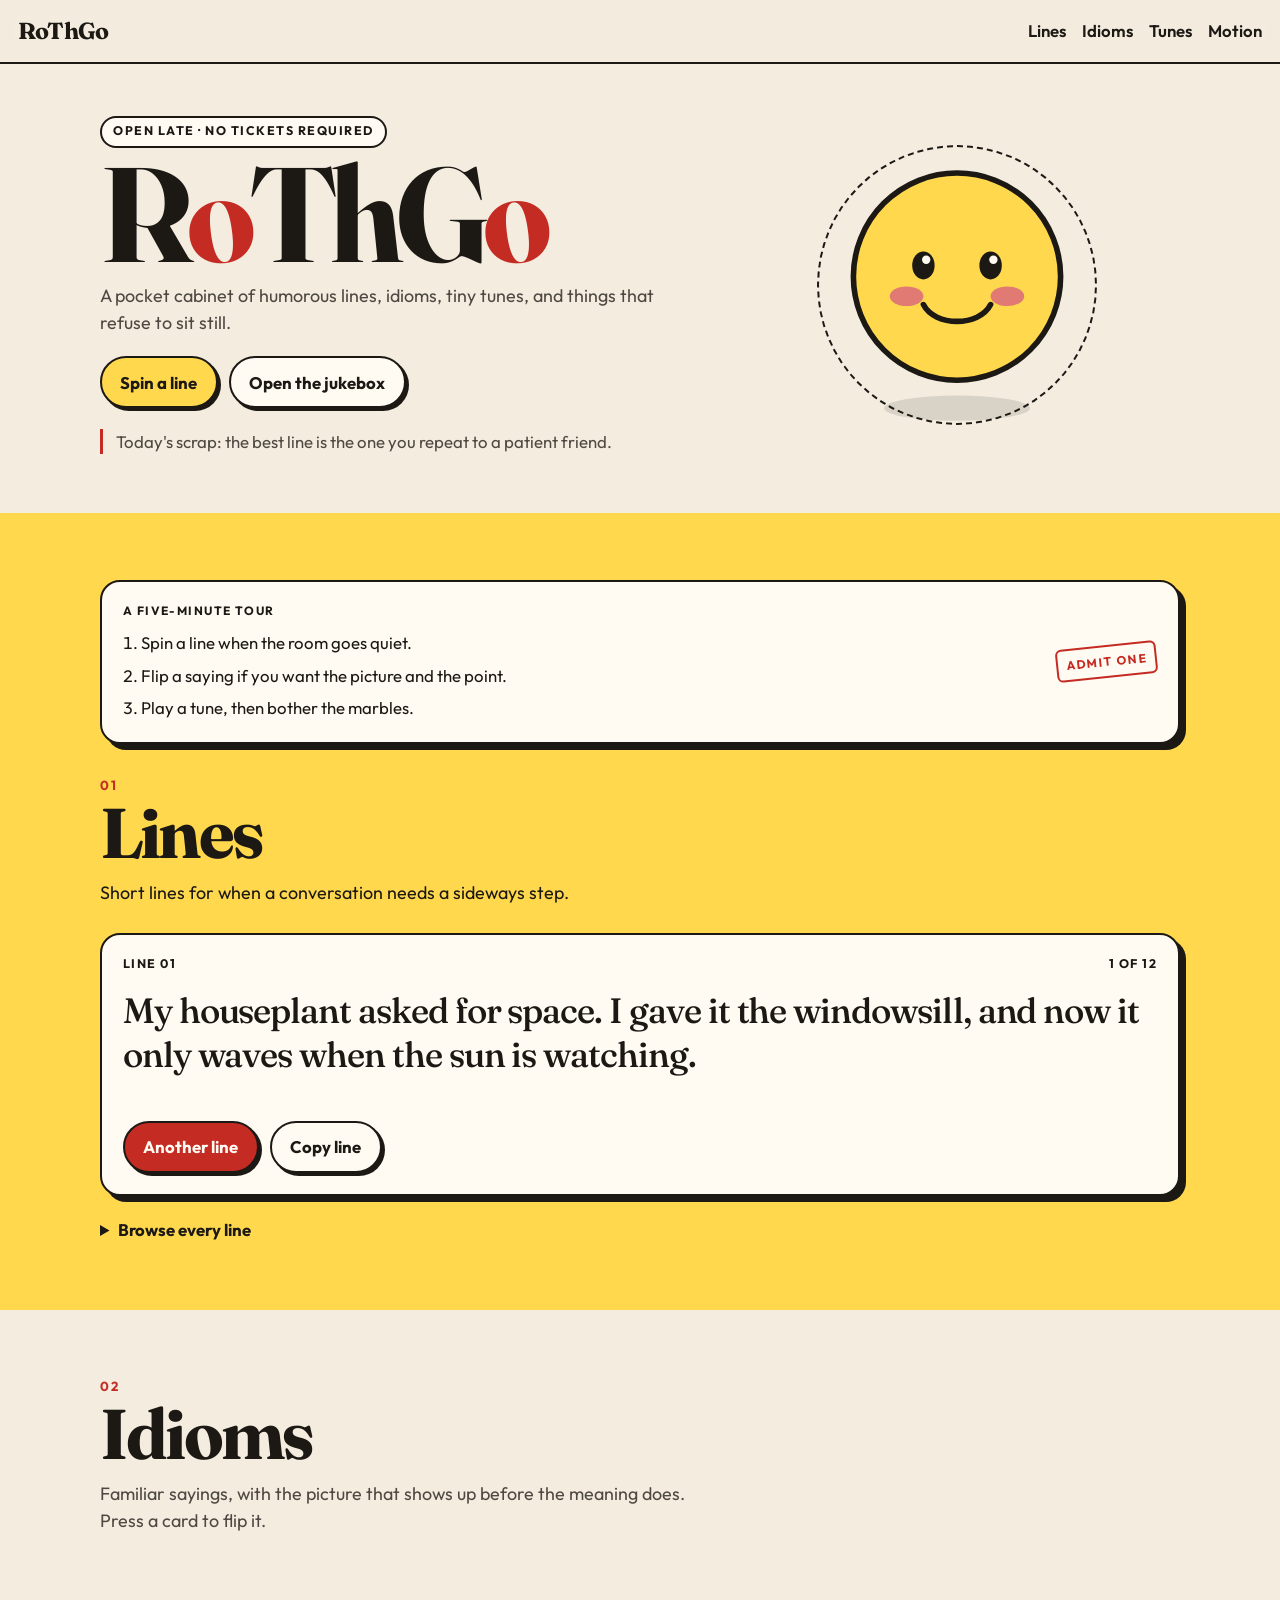
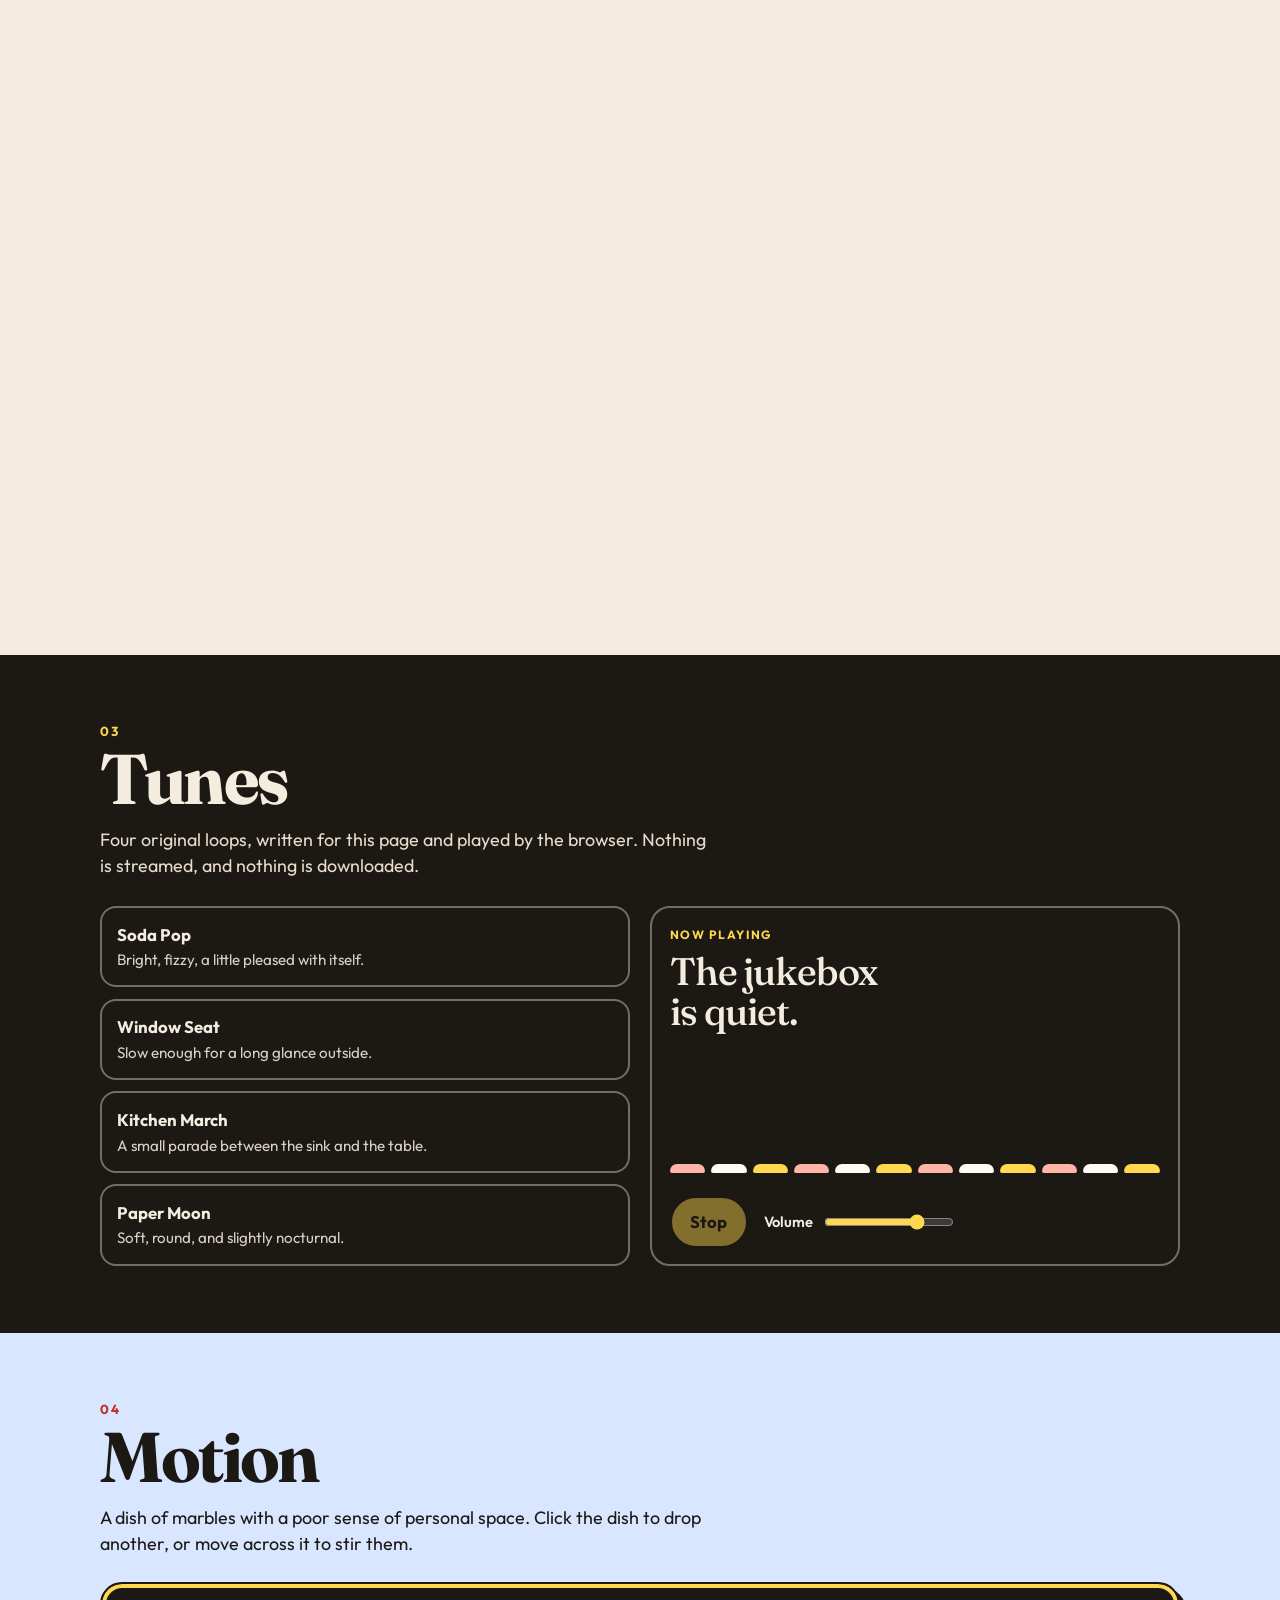
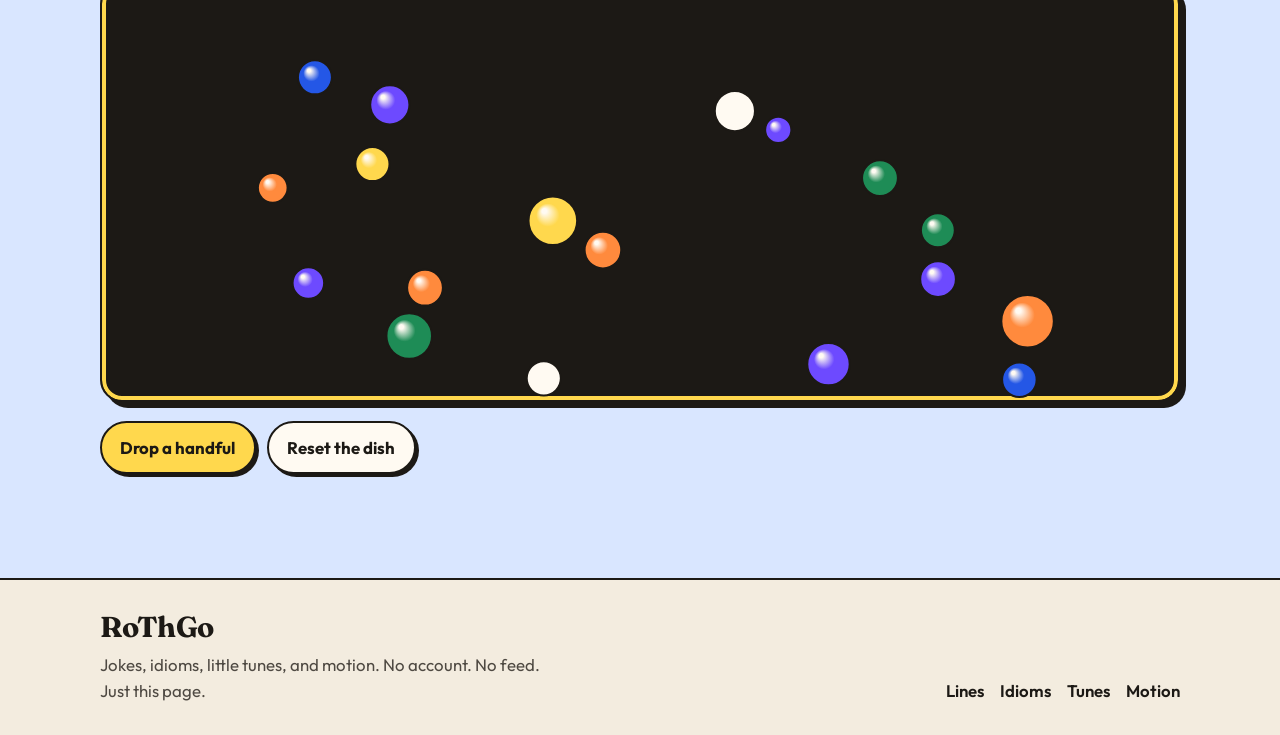
==== commit cf1a2210: "Move the five-minute tour ahead of the Lines section. Co-authored-by: Cursor <cursoragent@cursor.com" ====
--- a/index.html
+++ b/index.html
@@ -89,6 +89,16 @@
 
       <section class="band band--sun" id="lines">
         <div class="wrap">
+          <aside class="card side-card tour-lead">
+            <p class="kicker">A five-minute tour</p>
+            <ol class="tour">
+              <li>Spin a line when the room goes quiet.</li>
+              <li>Flip a saying if you want the picture and the point.</li>
+              <li>Play a tune, then bother the marbles.</li>
+            </ol>
+            <p class="stamp">Admit one</p>
+          </aside>
+
           <p class="index">01</p>
           <h2>Lines</h2>
           <p class="lede">Short lines for when a conversation needs a sideways step.</p>
@@ -107,16 +117,6 @@
                 <button class="btn btn--ghost" type="button" id="copy-line">Copy line</button>
               </div>
             </article>
-
-            <aside class="card side-card">
-              <p class="kicker">A five-minute tour</p>
-              <ol class="tour">
-                <li>Spin a line when the room goes quiet.</li>
-                <li>Flip a saying if you want the picture and the point.</li>
-                <li>Play a tune, then bother the marbles.</li>
-              </ol>
-              <p class="stamp">Admit one</p>
-            </aside>
           </div>
 
           <details class="drawer">
--- a/css/styles.css
+++ b/css/styles.css
@@ -356,7 +356,30 @@
   line-height: 0.92;
 }
 
-.lines-layout,
+.lines-layout {
+  margin-top: 1.6rem;
+}
+
+.tour-lead {
+  display: grid;
+  grid-template-columns: minmax(0, 1fr) auto;
+  align-items: end;
+  column-gap: 2rem;
+  margin-bottom: 2rem;
+}
+
+.tour-lead .kicker,
+.tour-lead .tour {
+  grid-column: 1;
+}
+
+.tour-lead .stamp {
+  grid-column: 2;
+  grid-row: 1 / span 2;
+  align-self: center;
+  margin-top: 0;
+}
+
 .jukebox {
   display: grid;
   grid-template-columns: 1.25fr 0.75fr;
@@ -769,11 +792,21 @@
 
 @media (max-width: 800px) {
   .hero,
-  .lines-layout,
   .jukebox,
   .footer__grid {
     grid-template-columns: 1fr;
     display: grid;
+  }
+
+  .tour-lead {
+    grid-template-columns: 1fr;
+  }
+
+  .tour-lead .stamp {
+    grid-column: 1;
+    grid-row: auto;
+    justify-self: start;
+    margin-top: 1.1rem;
   }
 
   .site-header {
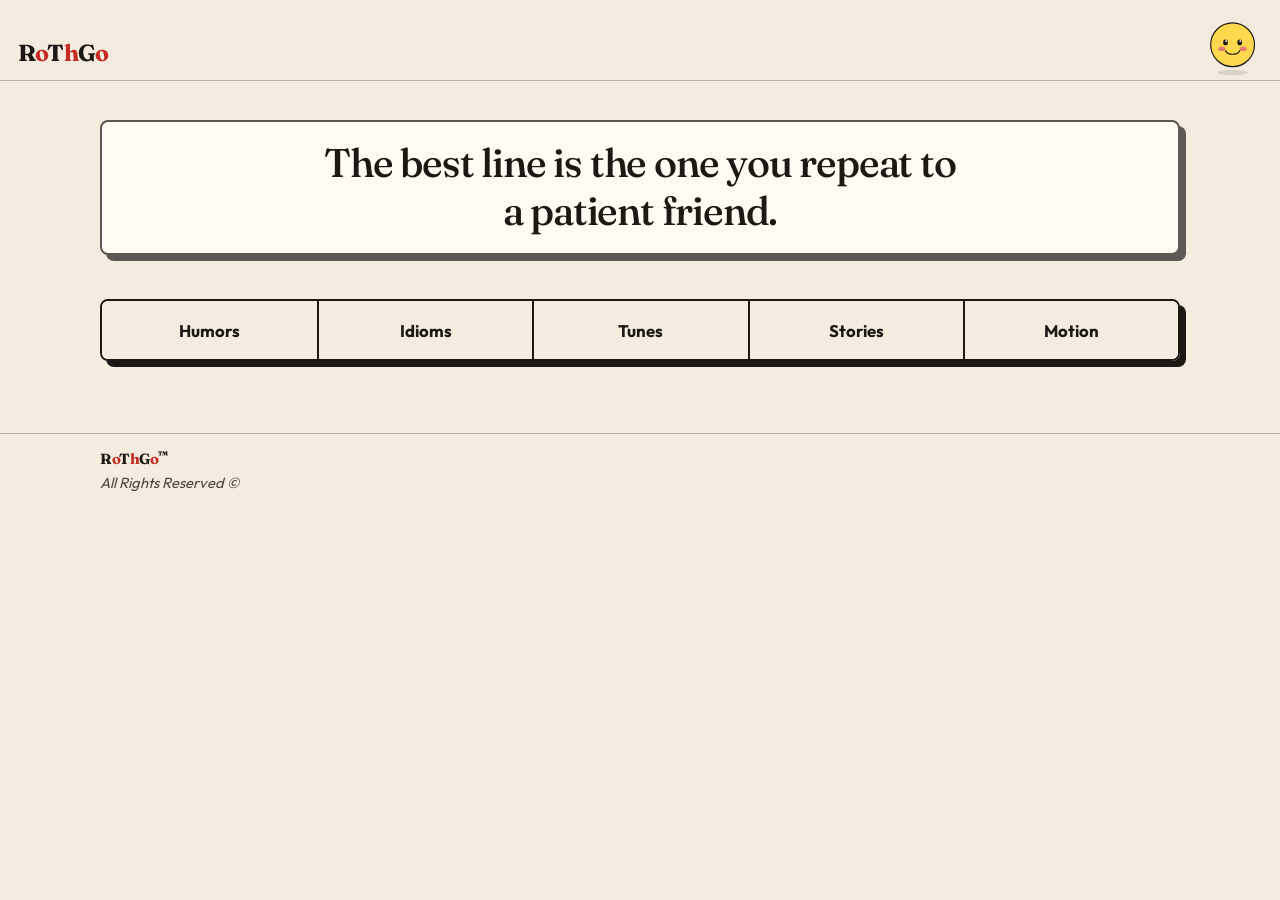
==== commit 43eca2cd: "Turn the site into a home page with five linked sections. Co-authored-by: Cursor <cursoragent@cursor" ====
--- a/index.html
+++ b/index.html
@@ -3,11 +3,6 @@
   <head>
     <meta charset="utf-8" />
     <meta name="viewport" content="width=device-width, initial-scale=1" />
-    <title>RoThGo — lines, idioms, tunes, and motion</title>
-    <meta
-      name="description"
-      content="RoThGo is a small cabinet of humorous lines, idioms, original browser tunes, and a dish of restless marbles."
-    />
     <meta name="theme-color" content="#f3ecdf" />
     <link rel="preconnect" href="https://fonts.googleapis.com" />
     <link rel="preconnect" href="https://fonts.gstatic.com" crossorigin />
@@ -20,44 +15,14 @@
       rel="icon"
       href="data:image/svg+xml,%3Csvg xmlns='http://www.w3.org/2000/svg' viewBox='0 0 64 64'%3E%3Ccircle cx='32' cy='32' r='28' fill='%23ffd84d' stroke='%231c1915' stroke-width='4'/%3E%3Ccircle cx='24' cy='28' r='3.2' fill='%231c1915'/%3E%3Ccircle cx='40' cy='28' r='3.2' fill='%231c1915'/%3E%3Cpath d='M22 38c4 8 16 8 20 0' fill='none' stroke='%231c1915' stroke-width='3' stroke-linecap='round'/%3E%3C/svg%3E"
     />
+    <title>RoThGo</title>
+    <meta name="description" content="RoThGo is a small home for humors, idioms, tunes, stories, and motion." />
   </head>
   <body>
-    <a class="skip" href="#lines">Skip to the lines</a>
-    <header class="site-header" id="top">
-      <a class="brand" href="#top">RoThGo</a>
-      <nav class="nav" aria-label="Sections">
-        <a href="#lines">Lines</a>
-        <a href="#idioms">Idioms</a>
-        <a href="#tunes">Tunes</a>
-        <a href="#motion">Motion</a>
-      </nav>
-    </header>
-
-    <main>
-      <noscript>
-        <p class="noscript wrap">
-          JavaScript is off, so the jukebox and the marble dish will sit quietly. The lines and idioms below are still here.
-        </p>
-      </noscript>
-
-      <section class="hero wrap">
-        <div class="hero__copy">
-          <p class="pill">Open late · no tickets required</p>
-          <h1 class="wordmark" aria-label="RoThGo">
-            <span>R</span><span>o</span><span>T</span><span>h</span><span>G</span><span>o</span>
-          </h1>
-          <p class="lede">
-            A pocket cabinet of humorous lines, idioms, tiny tunes, and things that refuse to sit still.
-          </p>
-          <div class="row">
-            <button class="btn" type="button" id="hero-spin">Spin a line</button>
-            <a class="btn btn--ghost" href="#tunes">Open the jukebox</a>
-          </div>
-          <p class="scrap" id="scrap">
-            Today's scrap: if a saying has weather in it, somebody is probably sneezing.
-          </p>
-        </div>
-
+    <a class="skip" href="#content">Skip to content</a>
+    <header class="site-header">
+      <div class="header-bar">
+        <a class="brand" href="index.html">R<span>o</span>T<span>h</span>G<span>o</span></a>
         <div class="mascot-wrap">
           <div class="halo" aria-hidden="true"></div>
           <button class="mascot" id="mascot" type="button" aria-label="A round yellow mascot. Press for a remark.">
@@ -73,399 +38,36 @@
                   <ellipse cx="78" cy="92" rx="3" ry="3" fill="#fffaf2" />
                   <ellipse cx="126" cy="92" rx="3" ry="3" fill="#fffaf2" />
                 </g>
-                <path
-                  d="M76 124c8 16 40 16 48 0"
-                  fill="none"
-                  stroke="#1c1915"
-                  stroke-width="4"
-                  stroke-linecap="round"
-                />
+                <path d="M76 124c8 16 40 16 48 0" fill="none" stroke="#1c1915" stroke-width="4" stroke-linecap="round" />
               </g>
             </svg>
           </button>
           <p class="speech" id="speech" hidden></p>
         </div>
-      </section>
-
-      <section class="band band--sun" id="lines">
-        <div class="wrap">
-          <aside class="card side-card tour-lead">
-            <p class="kicker">A five-minute tour</p>
-            <ol class="tour">
-              <li>Spin a line when the room goes quiet.</li>
-              <li>Flip a saying if you want the picture and the point.</li>
-              <li>Play a tune, then bother the marbles.</li>
-            </ol>
-            <p class="stamp">Admit one</p>
-          </aside>
-
-          <p class="index">01</p>
-          <h2>Lines</h2>
-          <p class="lede">Short lines for when a conversation needs a sideways step.</p>
-
-          <div class="lines-layout">
-            <article class="card ticket">
-              <div class="ticket__top">
-                <p id="line-kicker">Line 01</p>
-                <p id="line-count">1 of 12</p>
-              </div>
-              <p class="line-text" id="line-text" aria-live="polite">
-                My houseplant asked for space. I gave it the windowsill, and now it only waves when the sun is watching.
-              </p>
-              <div class="row">
-                <button class="btn btn--red" type="button" id="next-line">Another line</button>
-                <button class="btn btn--ghost" type="button" id="copy-line">Copy line</button>
-              </div>
-            </article>
+      </div>
+    </header>
+    <main>
+      <div class="home wrap" id="content">
+        <section class="home-board">
+          <div class="quote-box">
+            <blockquote>
+              <p id="quote">If a saying has weather in it, somebody is probably sneezing.</p>
+            </blockquote>
           </div>
-
-          <details class="drawer">
-            <summary>Browse every line</summary>
-            <ol id="line-source">
-              <li>My houseplant asked for space. I gave it the windowsill, and now it only waves when the sun is watching.</li>
-              <li>I started a band called Free Snacks. We still have no fans, but rehearsals are very well attended.</li>
-              <li>The stairs and I are in a long-term relationship. It is a lot of ups and downs, and neither of us will move out.</li>
-              <li>I told my mirror to be honest. It has not been invited to another meeting.</li>
-              <li>My calendar is optimistic. It keeps setting aside days as if I have that kind of inventory.</li>
-              <li>I asked the toaster for a raise. It said the work was already popping.</li>
-              <li>Parallel lines bought matching jackets. They still refuse to meet, but the photos look great.</li>
-              <li>I left a note for Future Me. Present Me read it early and felt personally addressed.</li>
-              <li>The fridge light and I only meet during a crisis. We keep it professional.</li>
-              <li>I gave my umbrella a day off. It rained out of spite, which I respect.</li>
-              <li>My socks entered the laundry as a pair and came out as a support group.</li>
-              <li>I asked the clock for more time. It said I was already getting sixty minutes every hour.</li>
-            </ol>
-          </details>
-        </div>
-      </section>
-
-      <section class="band" id="idioms">
-        <div class="wrap">
-          <p class="index">02</p>
-          <h2>Idioms</h2>
-          <p class="lede">
-            Familiar sayings, with the picture that shows up before the meaning does. Press a card to flip it.
-          </p>
-
-          <div class="idiom-grid">
-            <article class="idiom" tabindex="0" role="button" aria-pressed="false">
-              <div class="idiom__inner">
-                <div class="idiom__face idiom__face--front">
-                  <p class="kicker">Saying</p>
-                  <h3>Spill the beans</h3>
-                  <div class="idiom__art">
-                    <svg role="img" aria-label="A tipped jar with beans falling out" viewBox="0 0 160 90">
-                      <g transform="rotate(-28 110 42)">
-                        <rect x="90" y="20" width="36" height="46" rx="6" fill="#fffaf2" stroke="#1c1915" stroke-width="3" />
-                        <path d="M90 32h36" fill="none" stroke="#1c1915" stroke-width="3" />
-                        <rect x="99" y="12" width="18" height="10" rx="2" fill="#2457e6" stroke="#1c1915" stroke-width="3" />
-                      </g>
-                      <circle cx="46" cy="72" r="7" fill="#c42b22" stroke="#1c1915" stroke-width="3" />
-                      <circle cx="66" cy="78" r="5.5" fill="#ffd84d" stroke="#1c1915" stroke-width="3" />
-                      <circle cx="28" cy="78" r="4.5" fill="#1e8c56" stroke="#1c1915" stroke-width="3" />
-                      <circle cx="84" cy="66" r="4" fill="#6d4aff" stroke="#1c1915" stroke-width="3" />
-                    </svg>
-                  </div>
-                  <p class="hint">Show the meaning</p>
-                </div>
-                <div class="idiom__face idiom__face--back" aria-hidden="true">
-                  <p class="kicker">Meaning</p>
-                  <p class="meaning">To give away a secret, usually before you meant to.</p>
-                  <p class="example">She spilled the beans about the surprise picnic before the basket was even packed.</p>
-                  <p class="hint">Show the picture</p>
-                </div>
-              </div>
-            </article>
-
-            <article class="idiom" tabindex="0" role="button" aria-pressed="false">
-              <div class="idiom__inner">
-                <div class="idiom__face idiom__face--front">
-                  <p class="kicker">Saying</p>
-                  <h3>Piece of cake</h3>
-                  <div class="idiom__art">
-                    <svg role="img" aria-label="A slice of cake with a cherry" viewBox="0 0 160 90">
-                      <path d="M28 72 L80 20 L132 72 Z" fill="#ffd84d" stroke="#1c1915" stroke-width="3" stroke-linejoin="round" />
-                      <path d="M44 58c12-10 20-10 32 0s22 10 34 0" fill="none" stroke="#c42b22" stroke-width="3" stroke-linecap="round" />
-                      <circle cx="80" cy="18" r="7" fill="#c42b22" stroke="#1c1915" stroke-width="3" />
-                      <path d="M80 10c2-7 8-6 9-1" fill="none" stroke="#1e8c56" stroke-width="3" stroke-linecap="round" />
-                    </svg>
-                  </div>
-                  <p class="hint">Show the meaning</p>
-                </div>
-                <div class="idiom__face idiom__face--back" aria-hidden="true">
-                  <p class="kicker">Meaning</p>
-                  <p class="meaning">Something easy, the sort of task that barely needs both hands.</p>
-                  <p class="example">The first puzzle was a piece of cake. The second one had opinions.</p>
-                  <p class="hint">Show the picture</p>
-                </div>
-              </div>
-            </article>
-
-            <article class="idiom" tabindex="0" role="button" aria-pressed="false">
-              <div class="idiom__inner">
-                <div class="idiom__face idiom__face--front">
-                  <p class="kicker">Saying</p>
-                  <h3>Under the weather</h3>
-                  <div class="idiom__art">
-                    <svg role="img" aria-label="A cloud raining beside a small person" viewBox="0 0 160 90">
-                      <ellipse cx="70" cy="34" rx="26" ry="16" fill="#fffaf2" stroke="#1c1915" stroke-width="3" />
-                      <ellipse cx="50" cy="38" rx="16" ry="12" fill="#fffaf2" stroke="#1c1915" stroke-width="3" />
-                      <ellipse cx="92" cy="38" rx="18" ry="13" fill="#d9e6ff" stroke="#1c1915" stroke-width="3" />
-                      <path d="M46 58 L40 74 M64 56 L58 74 M84 58 L78 74" fill="none" stroke="#2457e6" stroke-width="3" stroke-linecap="round" />
-                      <circle cx="126" cy="58" r="8" fill="#ffd84d" stroke="#1c1915" stroke-width="3" />
-                      <path d="M126 66 v14 M118 76 h16" fill="none" stroke="#1c1915" stroke-width="3" stroke-linecap="round" />
-                    </svg>
-                  </div>
-                  <p class="hint">Show the meaning</p>
-                </div>
-                <div class="idiom__face idiom__face--back" aria-hidden="true">
-                  <p class="kicker">Meaning</p>
-                  <p class="meaning">Feeling unwell, and not in the mood for a parade.</p>
-                  <p class="example">He stayed in, under the weather, with tea and a very dramatic blanket.</p>
-                  <p class="hint">Show the picture</p>
-                </div>
-              </div>
-            </article>
-
-            <article class="idiom" tabindex="0" role="button" aria-pressed="false">
-              <div class="idiom__inner">
-                <div class="idiom__face idiom__face--front">
-                  <p class="kicker">Saying</p>
-                  <h3>When pigs fly</h3>
-                  <div class="idiom__art">
-                    <svg role="img" aria-label="A pig with small wings" viewBox="0 0 160 90">
-                      <path d="M46 44c-18-16-2-30 14-12" fill="#d9e6ff" stroke="#1c1915" stroke-width="3" stroke-linejoin="round" />
-                      <path d="M62 38c-2-16 20-18 16 0" fill="#fffaf2" stroke="#1c1915" stroke-width="3" stroke-linejoin="round" />
-                      <ellipse cx="86" cy="54" rx="34" ry="22" fill="#ffb3c7" stroke="#1c1915" stroke-width="3" />
-                      <ellipse cx="118" cy="48" rx="16" ry="12" fill="#ffb3c7" stroke="#1c1915" stroke-width="3" />
-                      <ellipse cx="126" cy="50" rx="7" ry="5" fill="#fffaf2" stroke="#1c1915" stroke-width="3" />
-                      <circle cx="124" cy="49" r="1.6" fill="#1c1915" />
-                      <circle cx="130" cy="49" r="1.6" fill="#1c1915" />
-                      <path d="M22 30 h16 M24 38 h12" fill="none" stroke="#1c1915" stroke-width="3" stroke-linecap="round" />
-                    </svg>
-                  </div>
-                  <p class="hint">Show the meaning</p>
-                </div>
-                <div class="idiom__face idiom__face--back" aria-hidden="true">
-                  <p class="kicker">Meaning</p>
-                  <p class="meaning">Something so unlikely you can schedule it next to never.</p>
-                  <p class="example">I will fold that map correctly when pigs fly, and not a minute sooner.</p>
-                  <p class="hint">Show the picture</p>
-                </div>
-              </div>
-            </article>
-
-            <article class="idiom" tabindex="0" role="button" aria-pressed="false">
-              <div class="idiom__inner">
-                <div class="idiom__face idiom__face--front">
-                  <p class="kicker">Saying</p>
-                  <h3>Break the ice</h3>
-                  <div class="idiom__art">
-                    <svg role="img" aria-label="A block of ice with a crack through it" viewBox="0 0 160 90">
-                      <path d="M24 26 h112 v42 H24 z" fill="#d9e6ff" stroke="#1c1915" stroke-width="3" stroke-linejoin="round" />
-                      <path d="M68 26 l12 16 -16 10 18 16" fill="none" stroke="#2457e6" stroke-width="3" stroke-linecap="round" stroke-linejoin="round" />
-                      <path d="M40 40 h18 M108 56 h20" fill="none" stroke="#fffaf2" stroke-width="3" stroke-linecap="round" />
-                    </svg>
-                  </div>
-                  <p class="hint">Show the meaning</p>
-                </div>
-                <div class="idiom__face idiom__face--back" aria-hidden="true">
-                  <p class="kicker">Meaning</p>
-                  <p class="meaning">To say or do the thing that lets a conversation finally start.</p>
-                  <p class="example">A terrible pun is a reliable way to break the ice, and also to thin the crowd.</p>
-                  <p class="hint">Show the picture</p>
-                </div>
-              </div>
-            </article>
-
-            <article class="idiom" tabindex="0" role="button" aria-pressed="false">
-              <div class="idiom__inner">
-                <div class="idiom__face idiom__face--front">
-                  <p class="kicker">Saying</p>
-                  <h3>Burn the midnight oil</h3>
-                  <div class="idiom__art">
-                    <svg role="img" aria-label="An oil lamp burning under a moon" viewBox="0 0 160 90">
-                      <circle cx="34" cy="30" r="14" fill="#ffd84d" stroke="#1c1915" stroke-width="3" />
-                      <circle cx="41" cy="27" r="11" fill="#fffaf2" />
-                      <path d="M74 72 h40 l-8 -16 H82 z" fill="#2457e6" stroke="#1c1915" stroke-width="3" stroke-linejoin="round" />
-                      <path d="M88 56 h16 l-3 -12 H91 z" fill="#1c1915" />
-                      <path d="M96 44 c10 -18 -10 -18 0 -32 c8 14 8 18 0 32 z" fill="#ffd84d" stroke="#1c1915" stroke-width="3" stroke-linejoin="round" />
-                      <circle cx="128" cy="22" r="2.2" fill="#1c1915" />
-                      <circle cx="142" cy="36" r="2.2" fill="#1c1915" />
-                      <circle cx="62" cy="18" r="2.2" fill="#1c1915" />
-                    </svg>
-                  </div>
-                  <p class="hint">Show the meaning</p>
-                </div>
-                <div class="idiom__face idiom__face--back" aria-hidden="true">
-                  <p class="kicker">Meaning</p>
-                  <p class="meaning">To keep working long after the sensible people have gone to bed.</p>
-                  <p class="example">She burned the midnight oil, and the oil, to its credit, did not complain.</p>
-                  <p class="hint">Show the picture</p>
-                </div>
-              </div>
-            </article>
-
-            <article class="idiom" tabindex="0" role="button" aria-pressed="false">
-              <div class="idiom__inner">
-                <div class="idiom__face idiom__face--front">
-                  <p class="kicker">Saying</p>
-                  <h3>Hold your horses</h3>
-                  <div class="idiom__art">
-                    <svg role="img" aria-label="A small horse politely coming to a complete stop" viewBox="0 0 160 90">
-                      <path d="M16 76 h128" stroke="#1c1915" stroke-width="3" stroke-linecap="round" />
-                      <path d="M74 68 v8 M98 68 l7 8 M106 68 l7 8" stroke="#1c1915" stroke-width="3" stroke-linecap="round" />
-                      <rect x="62" y="44" width="46" height="24" rx="10" fill="#ffd84d" stroke="#1c1915" stroke-width="3" />
-                      <path d="M78 44 h14 c0 6 -14 6 -14 0 z" fill="#c42b22" stroke="#1c1915" stroke-width="2" />
-                      <path d="M62 48 c-10 2 -14 12 -8 18" fill="none" stroke="#c42b22" stroke-width="3" stroke-linecap="round" />
-                      <path d="M92 46 L106 28 L122 28 L108 46 Z" fill="#ffd84d" stroke="#1c1915" stroke-width="3" stroke-linejoin="round" />
-                      <ellipse cx="120" cy="28" rx="14" ry="9" transform="rotate(-15 120 28)" fill="#ffd84d" stroke="#1c1915" stroke-width="3" />
-                      <path d="M96 28 c3 -5 7 -7 9 -1 c3 -5 7 -7 9 -1" fill="none" stroke="#c42b22" stroke-width="3" stroke-linecap="round" />
-                      <path d="M110 20 l4 -8 l4 7" fill="#ffd84d" stroke="#1c1915" stroke-width="3" stroke-linejoin="round" />
-                      <circle cx="120" cy="26" r="1.8" fill="#1c1915" />
-                      <circle cx="130" cy="29" r="1.2" fill="#1c1915" />
-                      <path d="M42 54 Q72 62 114 32" fill="none" stroke="#2457e6" stroke-width="3" stroke-linecap="round" />
-                      <rect x="18" y="49" width="16" height="10" rx="2" fill="#c42b22" stroke="#1c1915" stroke-width="3" />
-                      <circle cx="40" cy="54" r="7" fill="#fffaf2" stroke="#1c1915" stroke-width="3" />
-                      <circle cx="120" cy="75" r="2.5" fill="#fffaf2" stroke="#1c1915" stroke-width="2" />
-                      <circle cx="126" cy="72" r="1.8" fill="#fffaf2" stroke="#1c1915" stroke-width="2" />
-                    </svg>
-                  </div>
-                  <p class="hint">Show the meaning</p>
-                </div>
-                <div class="idiom__face idiom__face--back" aria-hidden="true">
-                  <p class="kicker">Meaning</p>
-                  <p class="meaning">To slow down, wait a moment, and curb your enthusiasm.</p>
-                  <p class="example">Hold your horses—we cannot leave for the picnic until someone actually finds the basket.</p>
-                  <p class="hint">Show the picture</p>
-                </div>
-              </div>
-            </article>
-
-            <article class="idiom" tabindex="0" role="button" aria-pressed="false">
-              <div class="idiom__inner">
-                <div class="idiom__face idiom__face--front">
-                  <p class="kicker">Saying</p>
-                  <h3>Barking up the wrong tree</h3>
-                  <div class="idiom__art">
-                    <svg role="img" aria-label="A dog barking at the wrong tree while a cat watches from a post" viewBox="0 0 160 90">
-                      <path d="M12 76 h136" stroke="#1c1915" stroke-width="3" stroke-linecap="round" />
-                      <rect x="26" y="40" width="14" height="36" rx="2" fill="#fffaf2" stroke="#1c1915" stroke-width="3" />
-                      <circle cx="24" cy="34" r="15" fill="#1e8c56" stroke="#1c1915" stroke-width="3" />
-                      <circle cx="42" cy="28" r="18" fill="#1e8c56" stroke="#1c1915" stroke-width="3" />
-                      <circle cx="32" cy="18" r="14" fill="#1e8c56" stroke="#1c1915" stroke-width="3" />
-                      <path d="M74 70 l-3 6 M86 70 v6" stroke="#1c1915" stroke-width="3" stroke-linecap="round" />
-                      <ellipse cx="80" cy="60" rx="15" ry="11" fill="#ffd84d" stroke="#1c1915" stroke-width="3" />
-                      <ellipse cx="68" cy="46" rx="9" ry="8" transform="rotate(-15 68 46)" fill="#ffd84d" stroke="#1c1915" stroke-width="3" />
-                      <path d="M61 46 l-7 -2 l4 5 z" fill="#ffd84d" stroke="#1c1915" stroke-width="3" stroke-linejoin="round" />
-                      <ellipse cx="74" cy="41" rx="4.5" ry="8" transform="rotate(20 74 41)" fill="#c42b22" stroke="#1c1915" stroke-width="3" />
-                      <circle cx="66" cy="44" r="1.6" fill="#1c1915" />
-                      <path d="M94 56 c6 -7 8 -14 5 -18" fill="none" stroke="#ffd84d" stroke-width="3" stroke-linecap="round" />
-                      <path d="M50 40 c-3 3 -3 7 0 10 M44 36 c-4 5 -4 12 0 16" fill="none" stroke="#2457e6" stroke-width="2.5" stroke-linecap="round" />
-                      <rect x="124" y="46" width="12" height="30" rx="2" fill="#fffaf2" stroke="#1c1915" stroke-width="3" />
-                      <ellipse cx="130" cy="40" rx="9" ry="8" fill="#2457e6" stroke="#1c1915" stroke-width="3" />
-                      <circle cx="130" cy="29" r="7" fill="#2457e6" stroke="#1c1915" stroke-width="3" />
-                      <path d="M124 25 l3 -6 l3 5 M130 24 l3 -5 l3 6" fill="#2457e6" stroke="#1c1915" stroke-width="2" stroke-linejoin="round" />
-                      <path d="M127 30 c1 1 2 1 3 0 M131 30 c1 1 2 1 3 0" fill="none" stroke="#fffaf2" stroke-width="1.8" stroke-linecap="round" />
-                      <path d="M138 42 c4 5 4 12 0 16" fill="none" stroke="#2457e6" stroke-width="3" stroke-linecap="round" />
-                    </svg>
-                  </div>
-                  <p class="hint">Show the meaning</p>
-                </div>
-                <div class="idiom__face idiom__face--back" aria-hidden="true">
-                  <p class="kicker">Meaning</p>
-                  <p class="meaning">Looking in the wrong place, or pursuing a mistaken line of thought.</p>
-                  <p class="example">If you think I took the last cookie, you are barking up the wrong tree—and the jar was empty yesterday.</p>
-                  <p class="hint">Show the picture</p>
-                </div>
-              </div>
-            </article>
-          </div>
-        </div>
-      </section>
-
-      <section class="band band--ink" id="tunes">
-        <div class="wrap">
-          <p class="index">03</p>
-          <h2>Tunes</h2>
-          <p class="lede">
-            Four original loops, written for this page and played by the browser. Nothing is streamed, and nothing is downloaded.
-          </p>
-
-          <div class="jukebox">
-            <div class="tune-list" role="group" aria-label="Tunes">
-              <button class="tune" type="button" data-tune="soda" aria-pressed="false">
-                <strong>Soda Pop</strong>
-                <span>Bright, fizzy, a little pleased with itself.</span>
-              </button>
-              <button class="tune" type="button" data-tune="window" aria-pressed="false">
-                <strong>Window Seat</strong>
-                <span>Slow enough for a long glance outside.</span>
-              </button>
-              <button class="tune" type="button" data-tune="march" aria-pressed="false">
-                <strong>Kitchen March</strong>
-                <span>A small parade between the sink and the table.</span>
-              </button>
-              <button class="tune" type="button" data-tune="moon" aria-pressed="false">
-                <strong>Paper Moon</strong>
-                <span>Soft, round, and slightly nocturnal.</span>
-              </button>
-            </div>
-
-            <div class="stage" id="stage">
-              <div class="stage__top">
-                <p class="kicker">Now playing</p>
-                <p class="now-playing" id="now-playing" aria-live="polite">The jukebox is quiet.</p>
-                <div class="notes" aria-hidden="true">
-                  <span>♪</span><span>♫</span><span>♩</span>
-                </div>
-              </div>
-              <div class="bars" id="bars" aria-hidden="true">
-                <i></i><i></i><i></i><i></i><i></i><i></i><i></i><i></i><i></i><i></i><i></i><i></i>
-              </div>
-              <div class="stage__controls">
-                <button class="btn" type="button" id="stop-tune" disabled>Stop</button>
-                <label class="volume" for="volume">
-                  Volume
-                  <input id="volume" type="range" min="0" max="100" value="75" />
-                </label>
-              </div>
-            </div>
-          </div>
-        </div>
-      </section>
-
-      <section class="band band--sky" id="motion">
-        <div class="wrap">
-          <p class="index">04</p>
-          <h2>Motion</h2>
-          <p class="lede">
-            A dish of marbles with a poor sense of personal space. Click the dish to drop another, or move across it to stir them.
-          </p>
-          <div class="dish">
-            <canvas id="dish-canvas" aria-label="Animated marble dish. Click to add a marble."></canvas>
-          </div>
-          <div class="row">
-            <button class="btn" type="button" id="handful">Drop a handful</button>
-            <button class="btn btn--ghost" type="button" id="reset-dish">Reset the dish</button>
-          </div>
-          <p class="status" id="dish-status" aria-live="polite"></p>
-        </div>
-      </section>
+          <nav class="home-tabs" aria-label="Sections">
+            <a class="home-tab" href="humors.html">Humors</a>
+            <a class="home-tab" href="idioms.html">Idioms</a>
+            <a class="home-tab" href="tunes.html">Tunes</a>
+            <a class="home-tab" href="stories.html">Stories</a>
+            <a class="home-tab" href="motion.html">Motion</a>
+          </nav>
+        </section>
+      </div>
     </main>
-
     <footer class="site-footer">
-      <div class="wrap footer__grid">
-        <div>
-          <p class="brand brand--footer">RoThGo</p>
-          <p>Jokes, idioms, little tunes, and motion. No account. No feed. Just this page.</p>
-        </div>
-        <nav class="nav" aria-label="Footer">
-          <a href="#lines">Lines</a>
-          <a href="#idioms">Idioms</a>
-          <a href="#tunes">Tunes</a>
-          <a href="#motion">Motion</a>
-        </nav>
+      <div class="wrap">
+        <p class="brand brand--footer">R<span>o</span>T<span>h</span>G<span>o</span><sup class="tm">™</sup></p>
+<p class="footer-legal">All Rights Reserved ©</p>
       </div>
     </footer>
     <script src="js/app.js"></script>
--- a/css/styles.css
+++ b/css/styles.css
@@ -85,6 +85,130 @@
   margin-inline: auto;
 }
 
+.home {
+  --home-gap: 2.4rem;
+  padding: var(--home-gap) 0 4.5rem;
+}
+
+.home-board {
+  display: flex;
+  flex-direction: column;
+  gap: calc(var(--home-gap) + 6px);
+  background: transparent;
+  border: 0;
+  border-radius: 0;
+  box-shadow: none;
+  overflow: visible;
+}
+
+.quote-box {
+  display: flex;
+  align-items: center;
+  justify-content: center;
+  min-height: 0;
+  padding: 1.05rem 1.4rem;
+  background: var(--card);
+  border: 2.5px solid #5c5854;
+  border-radius: 8px;
+  box-shadow: 6px 6px 0 #5c5854;
+  text-align: center;
+}
+
+.quote-box blockquote {
+  margin: 0;
+}
+
+.quote-box p {
+  max-width: 40rem;
+  margin: 0;
+  font-family: var(--serif);
+  font-size: clamp(1.7rem, 3.6vw, 2.5rem);
+  font-weight: 500;
+  line-height: 1.22;
+  letter-spacing: -0.03em;
+  text-align: center;
+}
+
+.home-tabs {
+  border: 2.5px solid var(--ink);
+  border-radius: 8px;
+  overflow: hidden;
+  box-shadow: var(--shadow);
+}
+
+.home-tabs,
+.tabs {
+  display: grid;
+  grid-template-columns: repeat(5, minmax(0, 1fr));
+}
+
+.home-tab,
+.tabs a {
+  display: flex;
+  align-items: center;
+  justify-content: center;
+  min-height: 3.6rem;
+  padding: 0.75rem 0.4rem;
+  background: var(--paper);
+  color: inherit;
+  font-weight: 700;
+  text-align: center;
+  text-decoration: none;
+}
+
+.home-tab + .home-tab,
+.tabs a + a {
+  border-left: 2.5px solid var(--ink);
+}
+
+.home-tab:hover,
+.tabs a:hover,
+.home-tab:focus-visible,
+.tabs a:focus-visible {
+  background: var(--yellow);
+  outline-offset: -4px;
+}
+
+.tabs a[aria-current="page"] {
+  background: var(--yellow);
+}
+
+.site-header .tabs {
+  width: 100%;
+  border: 2.5px solid var(--ink);
+  border-radius: 8px;
+  overflow: hidden;
+}
+
+.site-header .tabs a {
+  min-height: 2.5rem;
+  padding: 0.4rem 0.3rem;
+  font-size: 0.92rem;
+}
+
+.story-list {
+  display: grid;
+  gap: 1.2rem;
+  margin-top: 1.6rem;
+}
+
+.story {
+  padding: 1.3rem 1.4rem 1.5rem;
+}
+
+.story h3 {
+  margin-bottom: 0.75rem;
+  font-family: var(--serif);
+  font-size: clamp(1.6rem, 3vw, 2.1rem);
+  font-weight: 700;
+  letter-spacing: -0.03em;
+  line-height: 1.1;
+}
+
+.story p + p {
+  margin-top: 0.75rem;
+}
+
 .site-header,
 .site-footer {
   display: flex;
@@ -98,9 +222,19 @@
   position: sticky;
   top: 0;
   z-index: 20;
+  flex-direction: column;
+  align-items: stretch;
+  gap: 0.7rem;
   background: rgba(243, 236, 223, 0.94);
-  border-bottom: 2.5px solid var(--ink);
+  border-bottom: 1px solid #b7b1a6;
   backdrop-filter: blur(10px);
+}
+
+.header-bar {
+  display: flex;
+  align-items: flex-end;
+  justify-content: space-between;
+  gap: 1rem;
 }
 
 .brand {
@@ -109,6 +243,14 @@
   font-size: 1.45rem;
   letter-spacing: -0.03em;
   text-decoration: none;
+}
+
+.header-bar .brand {
+  margin-bottom: -0.164em;
+}
+
+.brand span {
+  color: var(--red);
 }
 
 .nav {
@@ -247,31 +389,45 @@
 }
 
 .mascot-wrap {
+  --face-size: 3.7rem;
   position: relative;
   display: grid;
   place-items: center;
-  min-height: 340px;
+  width: var(--face-size);
+  height: calc(var(--face-size) * 220 / 200);
+  flex: none;
+  margin-bottom: calc(var(--face-size) * -40 / 200);
 }
 
 .halo {
   position: absolute;
-  width: min(280px, 78%);
+  width: 4.15rem;
   aspect-ratio: 1;
   border: 2.5px dashed var(--ink);
   border-radius: 50%;
+  opacity: 0;
   animation: spin 22s linear infinite;
+}
+
+.mascot-wrap:has(.mascot.is-poked) .halo {
+  opacity: 1;
 }
 
 .mascot {
   position: relative;
   z-index: 1;
-  width: min(280px, 86%);
+  width: 100%;
   border: 0;
   padding: 0;
   background: transparent;
   cursor: pointer;
 }
 
+.mascot:focus,
+.mascot:focus-visible {
+  outline: none;
+}
+
 .blob {
   display: block;
   width: 100%;
@@ -295,11 +451,11 @@
 
 .speech {
   position: absolute;
-  top: 0.2rem;
-  left: 50%;
-  z-index: 2;
-  width: min(240px, 90%);
-  transform: translateX(-50%) rotate(-2deg);
+  top: calc(100% + 0.15rem);
+  right: 0;
+  z-index: 3;
+  width: min(220px, 68vw);
+  transform: rotate(-2deg);
   margin: 0;
   padding: 0.7rem 0.85rem;
   background: var(--card);
@@ -731,8 +887,8 @@
 
 .site-footer {
   display: block;
-  border-top: 2.5px solid var(--ink);
-  padding: 1.6rem 0 2rem;
+  border-top: 1px solid #b7b1a6;
+  padding: 1.1rem 0 1.6rem;
 }
 
 .footer__grid {
@@ -743,9 +899,22 @@
 }
 
 .brand--footer {
-  margin-bottom: 0.25rem;
-  font-size: 1.8rem;
+  margin-bottom: 0.05rem;
+  font-size: 0.92rem;
   font-weight: 700;
+  line-height: 1;
+}
+
+.brand--footer .tm {
+  font-size: 0.65em;
+  line-height: 0;
+}
+
+.footer-legal {
+  margin-top: 0.35rem;
+  color: var(--muted);
+  font-size: 0.92rem;
+  font-style: italic;
 }
 
 .footer__grid p:last-child {
@@ -810,8 +979,14 @@
   }
 
   .site-header {
-    align-items: flex-start;
+    align-items: stretch;
     flex-direction: column;
+  }
+
+  .site-header .tabs,
+  .site-footer .tabs {
+    width: 100%;
+    max-width: none;
   }
 
   .nav {
@@ -827,8 +1002,11 @@
   }
 
   .mascot-wrap {
-    min-height: 280px;
-    order: -1;
+    --face-size: 3.3rem;
+  }
+
+  .halo {
+    width: 3.7rem;
   }
 
   .dish {
@@ -837,6 +1015,19 @@
 
   .line-text {
     min-height: 0;
+  }
+}
+
+@media (max-width: 480px) {
+  .home-tabs,
+  .tabs {
+    grid-template-columns: 1fr;
+  }
+
+  .home-tab + .home-tab,
+  .tabs a + a {
+    border-left: 0;
+    border-top: 2.5px solid var(--ink);
   }
 }
 
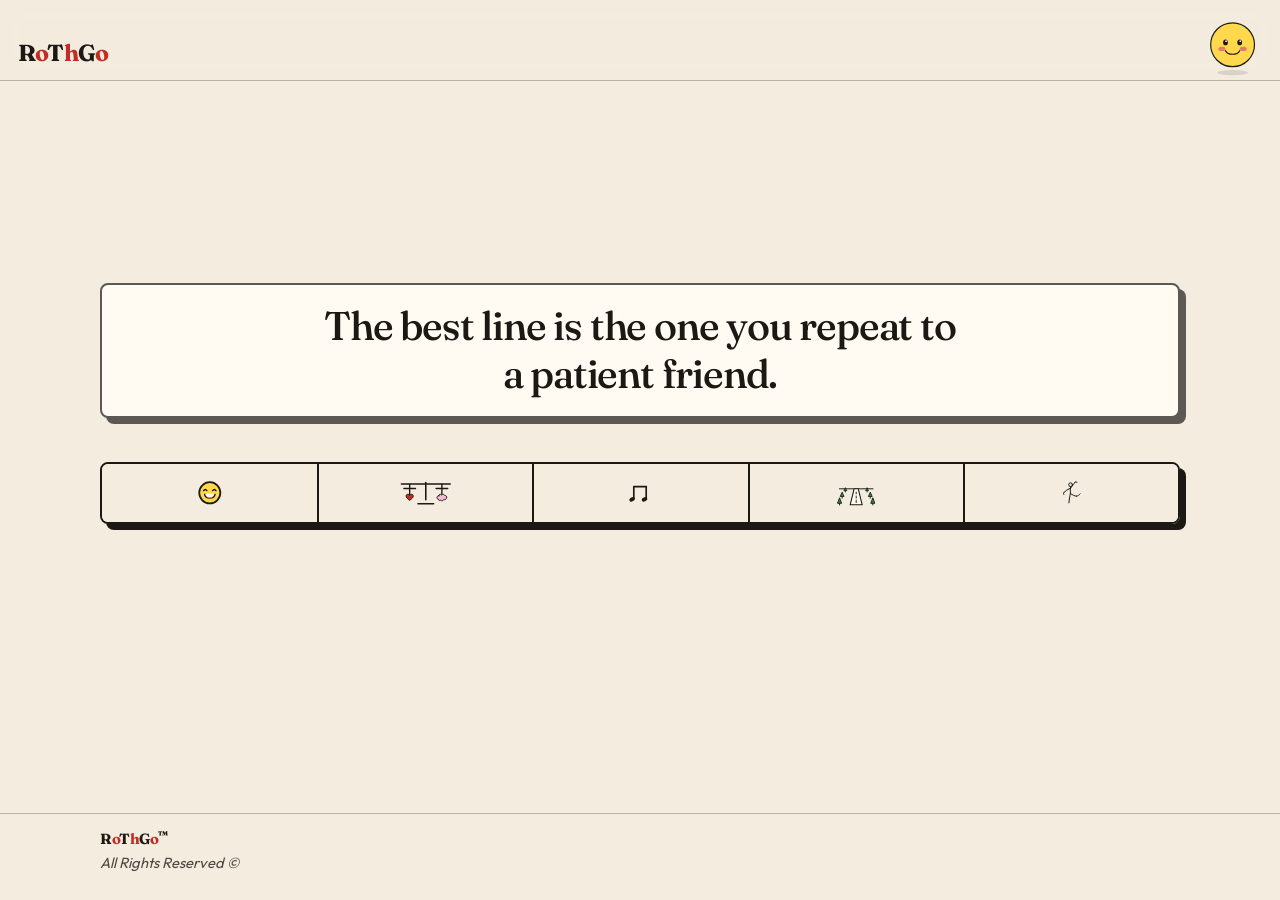
==== commit 46afda72: "Replace the section tab labels with small icons. Co-authored-by: Cursor <cursoragent@cursor.com>" ====
--- a/index.html
+++ b/index.html
@@ -55,11 +55,11 @@
             </blockquote>
           </div>
           <nav class="home-tabs" aria-label="Sections">
-            <a class="home-tab" href="humors.html">Humors</a>
-            <a class="home-tab" href="idioms.html">Idioms</a>
-            <a class="home-tab" href="tunes.html">Tunes</a>
-            <a class="home-tab" href="stories.html">Stories</a>
-            <a class="home-tab" href="motion.html">Motion</a>
+            <a class="home-tab" href="humors.html" aria-label="Humors"><svg class="tab-face" viewBox="0 0 32 32" aria-hidden="true"><circle cx="16" cy="16" r="13.2" fill="#ffd84d" stroke="#1c1915" stroke-width="2.2"/><path d="M8.2 13.4c1.3-2.1 3.1-2.1 4.2 0" fill="none" stroke="#1c1915" stroke-width="1.7" stroke-linecap="round"/><path d="M19.6 13.4c1.3-2.1 3.1-2.1 4.2 0" fill="none" stroke="#1c1915" stroke-width="1.7" stroke-linecap="round"/><path d="M9.4 17.2c.4 7.2 12.8 7.2 13.2 0" fill="#fffaf2" stroke="#1c1915" stroke-width="1.7" stroke-linejoin="round"/><path d="M12.6 21.4c1.1 2.4 5.7 2.4 6.8 0" fill="#e07a72"/></svg></a>
+            <a class="home-tab" href="idioms.html" aria-label="Idioms"><svg class="tab-face tab-face--scale" viewBox="0 0 56 33" aria-hidden="true"><path d="M28 4.8v18.7" fill="none" stroke="#1c1915" stroke-width="1.7" stroke-linecap="round"/><path d="M19.5 28h17" fill="none" stroke="#1c1915" stroke-width="1.7" stroke-linecap="round"/><path d="M1.5 6.6h53" fill="none" stroke="#1c1915" stroke-width="1.7" stroke-linecap="round"/><path d="M10.5 6.6v12" fill="none" stroke="#1c1915" stroke-width="1.5" stroke-linecap="round"/><path d="M45.5 6.6v13.6" fill="none" stroke="#1c1915" stroke-width="1.5" stroke-linecap="round"/><path d="M4.2 11.4h12.6M39.2 11.4h12.6" fill="none" stroke="#1c1915" stroke-width="1.5" stroke-linecap="round"/><path d="M10.5 18.6c-2.5-2.3-5.6.2-2.8 3.3L10.5 24.4l2.8-2.5c2.8-3.1-.3-5.6-2.8-3.3z" fill="#c42b22" stroke="#1c1915" stroke-width="1" stroke-linejoin="round"/><path d="M42.05 19.5c.1-1.7 1.9-2.6 3.2-1 .9-1.3 3-.9 3.4.6 1.5-.2 2.6 1.2 2 2.5-.3 1.6-2 2.3-3.2 1.7-.2 1.4-2 2.1-3.2.8-1.1.9-2.6.1-2.6-1.2-1 .1-1.9-1.1-1.5-2.1.4-1.3 1.6-1.7 2.6-1.5z" fill="#f4bdd4" stroke="#1c1915" stroke-width="1" stroke-linejoin="round"/></svg></a>
+            <a class="home-tab" href="tunes.html" aria-label="Tunes"><svg class="tab-face" viewBox="0 0 34 32" aria-hidden="true"><path d="M8.5 23.2V8.2H24" fill="none" stroke="#1c1915" stroke-width="2.1" stroke-linecap="round" stroke-linejoin="round"/><path d="M24 8.2v15" fill="none" stroke="#1c1915" stroke-width="2.1" stroke-linecap="round"/><ellipse cx="6.4" cy="24.2" rx="3.7" ry="2.5" transform="rotate(-28 6.4 24.2)" fill="#1c1915"/><ellipse cx="22" cy="24.2" rx="3.7" ry="2.5" transform="rotate(-28 22 24.2)" fill="#1c1915"/></svg></a>
+            <a class="home-tab" href="stories.html" aria-label="Stories"><svg class="tab-face" viewBox="0 0 48 32" aria-hidden="true"><path d="M3 11h42" fill="none" stroke="#1c1915" stroke-width="1.2" stroke-linecap="round"/><path d="M16.5 31 21.4 11h5.2L31.5 31Z" fill="#fffaf2" stroke="#1c1915" stroke-width="1.35" stroke-linejoin="round"/><path d="M24 15.2v2.1M24 20v2.6M24 25.2v3" fill="none" stroke="#1c1915" stroke-width="1.15" stroke-linecap="round"/><path d="M10.4 13.4V15" fill="none" stroke="#1c1915" stroke-width="1.1" stroke-linecap="round"/><path d="M8.6 13.4 10.4 9.6 12.2 13.4Z" fill="#1e8c56" stroke="#1c1915" stroke-width="1" stroke-linejoin="round"/><path d="M37.6 13.4V15" fill="none" stroke="#1c1915" stroke-width="1.1" stroke-linecap="round"/><path d="M35.8 13.4 37.6 9.6 39.4 13.4Z" fill="#1e8c56" stroke="#1c1915" stroke-width="1" stroke-linejoin="round"/><path d="M6.4 20.6V22.8" fill="none" stroke="#1c1915" stroke-width="1.15" stroke-linecap="round"/><path d="M4 20.6 6.4 15.2 8.8 20.6Z" fill="#1e8c56" stroke="#1c1915" stroke-width="1.05" stroke-linejoin="round"/><path d="M41.6 20.6V22.8" fill="none" stroke="#1c1915" stroke-width="1.15" stroke-linecap="round"/><path d="M39.2 20.6 41.6 15.2 44 20.6Z" fill="#1e8c56" stroke="#1c1915" stroke-width="1.05" stroke-linejoin="round"/><path d="M3.2 29.2V31.2" fill="none" stroke="#1c1915" stroke-width="1.2" stroke-linecap="round"/><path d="M.6 29.2 3.2 22.2 5.8 29.2Z" fill="#1e8c56" stroke="#1c1915" stroke-width="1.1" stroke-linejoin="round"/><path d="M44.8 29.2V31.2" fill="none" stroke="#1c1915" stroke-width="1.2" stroke-linecap="round"/><path d="M42.2 29.2 44.8 22.2 47.4 29.2Z" fill="#1e8c56" stroke="#1c1915" stroke-width="1.1" stroke-linejoin="round"/></svg></a>
+            <a class="home-tab" href="motion.html" aria-label="Motion"><svg class="tab-face" viewBox="3 0 26 30" aria-hidden="true"><g fill="none" stroke="#1c1915" stroke-width="1.15" stroke-linecap="round" stroke-linejoin="round"><circle cx="15.4" cy="5.5" r="2.2"/><path d="M15.5 7.7C15.1 10.4 14.8 13 15.2 15.8"/><path d="M15.7 9.2C17.8 6.4 19.6 4 20.8 2.4"/><path d="M20.8 2.4C21.6 1.8 22.6 2.1 23.1 2.9"/><path d="M15 9.6C12.2 10.8 9.6 12.6 7.6 14.6"/><path d="M7.6 14.6C6.8 15.4 6.8 16.6 7.6 17.2"/><path d="M15.2 15.8C14.4 19.2 13.8 22.8 13.4 26.8"/><path d="M15.2 15.8C17.8 17.6 20.2 18.8 22.2 19"/><path d="M22.2 19C24 18.8 25.6 17.6 26.6 16.2"/></g></svg></a>
           </nav>
         </section>
       </div>
--- a/css/styles.css
+++ b/css/styles.css
@@ -28,6 +28,10 @@
 
 body {
   margin: 0;
+  min-height: 100vh;
+  min-height: 100dvh;
+  display: flex;
+  flex-direction: column;
   background: var(--paper);
   color: var(--ink);
   font-family: var(--sans);
@@ -85,15 +89,26 @@
   margin-inline: auto;
 }
 
+main {
+  flex: 1;
+  display: flex;
+  flex-direction: column;
+}
+
 .home {
   --home-gap: 2.4rem;
-  padding: var(--home-gap) 0 4.5rem;
+  flex: 1;
+  display: flex;
+  flex-direction: column;
+  justify-content: center;
+  padding: var(--home-gap) 0;
 }
 
 .home-board {
   display: flex;
   flex-direction: column;
   gap: calc(var(--home-gap) + 6px);
+  transform: translateY(-2.75rem);
   background: transparent;
   border: 0;
   border-radius: 0;
@@ -173,6 +188,16 @@
   background: var(--yellow);
 }
 
+.tab-face {
+  display: block;
+  width: auto;
+  height: 1.6rem;
+}
+
+.tab-face--scale {
+  height: 1.9rem;
+}
+
 .site-header .tabs {
   width: 100%;
   border: 2.5px solid var(--ink);
@@ -196,10 +221,9 @@
   padding: 1.3rem 1.4rem 1.5rem;
 }
 
-.story h3 {
-  margin-bottom: 0.75rem;
+.story-title {
   font-family: var(--serif);
-  font-size: clamp(1.6rem, 3vw, 2.1rem);
+  font-size: 1.25em;
   font-weight: 700;
   letter-spacing: -0.03em;
   line-height: 1.1;
@@ -473,7 +497,7 @@
 }
 
 .band--sun {
-  background: var(--sun);
+  background: #fff;
 }
 
 .band--sun .lede,
@@ -540,7 +564,6 @@
   display: grid;
   grid-template-columns: 1.25fr 0.75fr;
   gap: 1.2rem;
-  margin-top: 1.6rem;
   align-items: stretch;
 }
 
@@ -634,9 +657,8 @@
 
 .idiom-grid {
   display: grid;
-  grid-template-columns: repeat(auto-fit, minmax(min(100%, 240px), 1fr));
-  gap: 1.15rem;
-  margin-top: 1.6rem;
+  grid-template-columns: repeat(4, minmax(0, 1fr));
+  gap: 0.75rem;
 }
 
 .idiom {
@@ -645,12 +667,23 @@
   background: transparent;
   color: inherit;
   text-align: left;
-  cursor: pointer;
   perspective: 1100px;
+  container-type: inline-size;
+  height: 100%;
+}
+
+@container (max-width: 280px) {
+  .idiom--snug .example {
+    margin-top: 0.4rem;
+    font-size: 0.98rem;
+    line-height: 1.28;
+  }
 }
 
 .idiom__inner {
   display: grid;
+  height: 100%;
+  position: relative;
   transform: rotateY(0);
   transform-style: preserve-3d;
   transition: transform 0.55s cubic-bezier(0.2, 0.7, 0.2, 1);
@@ -664,8 +697,8 @@
   grid-area: 1 / 1;
   display: flex;
   flex-direction: column;
-  min-height: 292px;
-  padding: 1.05rem 1.1rem 1.1rem;
+  min-height: 0;
+  padding: 0.75rem 0.8rem 0.8rem;
   background: var(--card);
   border: 2.5px solid var(--ink);
   border-radius: 18px;
@@ -675,10 +708,24 @@
 }
 
 .idiom__face--back {
+  position: absolute;
+  inset: 0;
   transform: rotateY(180deg);
+  overflow: hidden;
   background: var(--ink);
   color: var(--paper);
   box-shadow: 6px 6px 0 var(--yellow);
+}
+
+.idiom.is-flipped .idiom__face--front {
+  position: absolute;
+  inset: 0;
+}
+
+.idiom.is-flipped .idiom__face--back {
+  position: relative;
+  inset: auto;
+  overflow: visible;
 }
 
 .idiom h3,
@@ -691,20 +738,20 @@
 }
 
 .idiom h3 {
-  font-size: 1.65rem;
-  line-height: 1.05;
-}
-
-.idiom__art svg {
-  display: block;
-  width: 100%;
-  height: 96px;
-  margin-top: 0.35rem;
+  font-size: 1.15rem;
+  line-height: 1.15;
+  min-height: 2.3em;
+}
+
+@container (max-width: 210px) {
+  .idiom h3 {
+    min-height: 3.45em;
+  }
 }
 
 .meaning {
-  font-size: 1.35rem;
-  line-height: 1.25;
+  font-size: 1.05rem;
+  line-height: 1.3;
 }
 
 .example {
@@ -721,8 +768,57 @@
   text-transform: uppercase;
 }
 
+.idiom__langs {
+  display: flex;
+  flex-direction: column;
+  align-items: flex-start;
+  gap: 0.35rem;
+  margin-top: auto;
+  padding-top: 0.8rem;
+}
+
+.idiom__lang,
+.idiom__back {
+  padding: 0;
+  border: 0;
+  background: none;
+  color: inherit;
+  font: inherit;
+  font-size: 0.92rem;
+  font-weight: 700;
+  line-height: 1.3;
+  text-align: left;
+  text-decoration: underline;
+  text-underline-offset: 0.18em;
+  cursor: pointer;
+}
+
+.idiom__back {
+  margin-top: auto;
+  padding-top: 0.8rem;
+  font-size: 0.82rem;
+  letter-spacing: 0.06em;
+  text-transform: uppercase;
+}
+
+.idiom__panel {
+  display: flex;
+  flex-direction: column;
+  flex: 1;
+}
+
+.idiom__panel[hidden] {
+  display: none;
+}
+
+.idiom__panel[lang="zh"] .meaning,
+.idiom__panel[lang="zh"] .example {
+  font-family: "PingFang SC", "Hiragino Sans GB", "Noto Sans SC", "Microsoft YaHei", sans-serif;
+  letter-spacing: 0;
+}
+
 .idiom__face--back .kicker,
-.idiom__face--back .hint {
+.idiom__face--back .idiom__back {
   color: var(--yellow);
 }
 
@@ -863,7 +959,6 @@
 
 .dish {
   height: 420px;
-  margin-top: 1.5rem;
   overflow: hidden;
   background: var(--ink);
   border: 2.5px solid var(--ink);
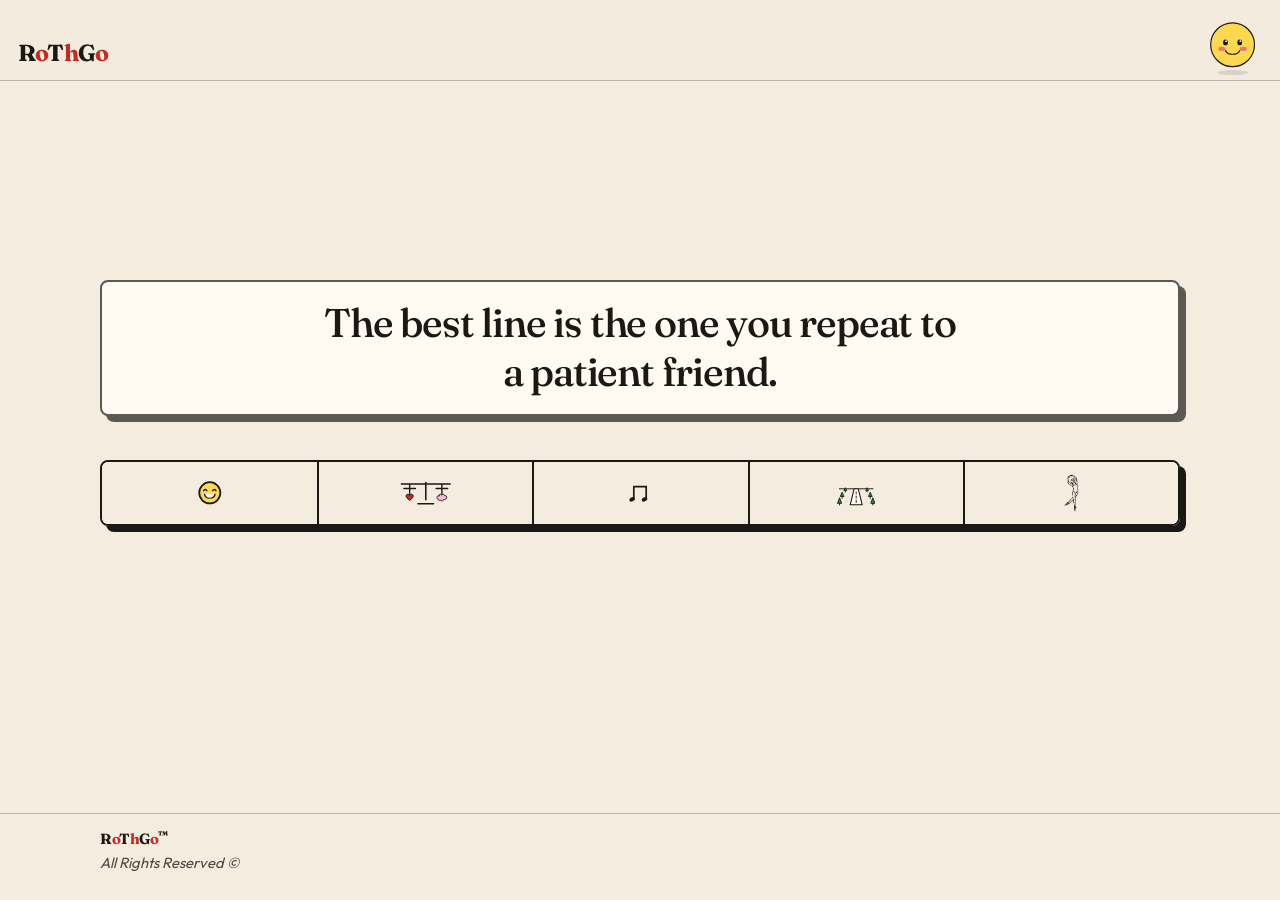
==== commit 399b7c8e: "Use the ballet drawing for the Motion tab. Co-authored-by: Cursor <cursoragent@cursor.com>" ====
--- a/index.html
+++ b/index.html
@@ -59,7 +59,7 @@
             <a class="home-tab" href="idioms.html" aria-label="Idioms"><svg class="tab-face tab-face--scale" viewBox="0 0 56 33" aria-hidden="true"><path d="M28 4.8v18.7" fill="none" stroke="#1c1915" stroke-width="1.7" stroke-linecap="round"/><path d="M19.5 28h17" fill="none" stroke="#1c1915" stroke-width="1.7" stroke-linecap="round"/><path d="M1.5 6.6h53" fill="none" stroke="#1c1915" stroke-width="1.7" stroke-linecap="round"/><path d="M10.5 6.6v12" fill="none" stroke="#1c1915" stroke-width="1.5" stroke-linecap="round"/><path d="M45.5 6.6v13.6" fill="none" stroke="#1c1915" stroke-width="1.5" stroke-linecap="round"/><path d="M4.2 11.4h12.6M39.2 11.4h12.6" fill="none" stroke="#1c1915" stroke-width="1.5" stroke-linecap="round"/><path d="M10.5 18.6c-2.5-2.3-5.6.2-2.8 3.3L10.5 24.4l2.8-2.5c2.8-3.1-.3-5.6-2.8-3.3z" fill="#c42b22" stroke="#1c1915" stroke-width="1" stroke-linejoin="round"/><path d="M42.05 19.5c.1-1.7 1.9-2.6 3.2-1 .9-1.3 3-.9 3.4.6 1.5-.2 2.6 1.2 2 2.5-.3 1.6-2 2.3-3.2 1.7-.2 1.4-2 2.1-3.2.8-1.1.9-2.6.1-2.6-1.2-1 .1-1.9-1.1-1.5-2.1.4-1.3 1.6-1.7 2.6-1.5z" fill="#f4bdd4" stroke="#1c1915" stroke-width="1" stroke-linejoin="round"/></svg></a>
             <a class="home-tab" href="tunes.html" aria-label="Tunes"><svg class="tab-face" viewBox="0 0 34 32" aria-hidden="true"><path d="M8.5 23.2V8.2H24" fill="none" stroke="#1c1915" stroke-width="2.1" stroke-linecap="round" stroke-linejoin="round"/><path d="M24 8.2v15" fill="none" stroke="#1c1915" stroke-width="2.1" stroke-linecap="round"/><ellipse cx="6.4" cy="24.2" rx="3.7" ry="2.5" transform="rotate(-28 6.4 24.2)" fill="#1c1915"/><ellipse cx="22" cy="24.2" rx="3.7" ry="2.5" transform="rotate(-28 22 24.2)" fill="#1c1915"/></svg></a>
             <a class="home-tab" href="stories.html" aria-label="Stories"><svg class="tab-face" viewBox="0 0 48 32" aria-hidden="true"><path d="M3 11h42" fill="none" stroke="#1c1915" stroke-width="1.2" stroke-linecap="round"/><path d="M16.5 31 21.4 11h5.2L31.5 31Z" fill="#fffaf2" stroke="#1c1915" stroke-width="1.35" stroke-linejoin="round"/><path d="M24 15.2v2.1M24 20v2.6M24 25.2v3" fill="none" stroke="#1c1915" stroke-width="1.15" stroke-linecap="round"/><path d="M10.4 13.4V15" fill="none" stroke="#1c1915" stroke-width="1.1" stroke-linecap="round"/><path d="M8.6 13.4 10.4 9.6 12.2 13.4Z" fill="#1e8c56" stroke="#1c1915" stroke-width="1" stroke-linejoin="round"/><path d="M37.6 13.4V15" fill="none" stroke="#1c1915" stroke-width="1.1" stroke-linecap="round"/><path d="M35.8 13.4 37.6 9.6 39.4 13.4Z" fill="#1e8c56" stroke="#1c1915" stroke-width="1" stroke-linejoin="round"/><path d="M6.4 20.6V22.8" fill="none" stroke="#1c1915" stroke-width="1.15" stroke-linecap="round"/><path d="M4 20.6 6.4 15.2 8.8 20.6Z" fill="#1e8c56" stroke="#1c1915" stroke-width="1.05" stroke-linejoin="round"/><path d="M41.6 20.6V22.8" fill="none" stroke="#1c1915" stroke-width="1.15" stroke-linecap="round"/><path d="M39.2 20.6 41.6 15.2 44 20.6Z" fill="#1e8c56" stroke="#1c1915" stroke-width="1.05" stroke-linejoin="round"/><path d="M3.2 29.2V31.2" fill="none" stroke="#1c1915" stroke-width="1.2" stroke-linecap="round"/><path d="M.6 29.2 3.2 22.2 5.8 29.2Z" fill="#1e8c56" stroke="#1c1915" stroke-width="1.1" stroke-linejoin="round"/><path d="M44.8 29.2V31.2" fill="none" stroke="#1c1915" stroke-width="1.2" stroke-linecap="round"/><path d="M42.2 29.2 44.8 22.2 47.4 29.2Z" fill="#1e8c56" stroke="#1c1915" stroke-width="1.1" stroke-linejoin="round"/></svg></a>
-            <a class="home-tab" href="motion.html" aria-label="Motion"><svg class="tab-face" viewBox="3 0 26 30" aria-hidden="true"><g fill="none" stroke="#1c1915" stroke-width="1.15" stroke-linecap="round" stroke-linejoin="round"><circle cx="15.4" cy="5.5" r="2.2"/><path d="M15.5 7.7C15.1 10.4 14.8 13 15.2 15.8"/><path d="M15.7 9.2C17.8 6.4 19.6 4 20.8 2.4"/><path d="M20.8 2.4C21.6 1.8 22.6 2.1 23.1 2.9"/><path d="M15 9.6C12.2 10.8 9.6 12.6 7.6 14.6"/><path d="M7.6 14.6C6.8 15.4 6.8 16.6 7.6 17.2"/><path d="M15.2 15.8C14.4 19.2 13.8 22.8 13.4 26.8"/><path d="M15.2 15.8C17.8 17.6 20.2 18.8 22.2 19"/><path d="M22.2 19C24 18.8 25.6 17.6 26.6 16.2"/></g></svg></a>
+            <a class="home-tab" href="motion.html" aria-label="Motion"><img class="tab-face tab-face--dancer" src="img/dancer.png" alt=""></a>
           </nav>
         </section>
       </div>
--- a/css/styles.css
+++ b/css/styles.css
@@ -198,6 +198,10 @@
   height: 1.9rem;
 }
 
+.tab-face--dancer {
+  height: 2.4rem;
+}
+
 .site-header .tabs {
   width: 100%;
   border: 2.5px solid var(--ink);
@@ -828,18 +832,19 @@
 
 .tune-list {
   display: grid;
-  gap: 0.7rem;
+  gap: 0.45rem;
 }
 
 .tune {
   width: 100%;
-  padding: 0.85rem 0.95rem;
+  padding: 0.48rem 0.62rem;
   text-align: left;
   background: transparent;
   color: var(--paper);
   border: 2px solid rgba(243, 236, 223, 0.4);
-  border-radius: 16px;
+  border-radius: 12px;
   cursor: pointer;
+  font-size: 0.92rem;
 }
 
 .tune strong,
@@ -848,9 +853,10 @@
 }
 
 .tune span {
-  margin-top: 0.15rem;
+  margin-top: 0.08rem;
   color: #d9d0c3;
-  font-size: 0.95rem;
+  font-size: 0.78rem;
+  line-height: 1.3;
 }
 
 .tune:hover {
@@ -872,11 +878,10 @@
   display: flex;
   flex-direction: column;
   justify-content: space-between;
-  gap: 1rem;
-  min-height: 320px;
-  padding: 1.1rem 1.15rem 1rem;
+  gap: 0.55rem;
+  padding: 0.55rem 0.65rem 0.55rem;
   border: 2px solid rgba(243, 236, 223, 0.4);
-  border-radius: 20px;
+  border-radius: 14px;
   overflow: hidden;
 }
 
@@ -890,10 +895,15 @@
 }
 
 .now-playing {
-  max-width: 18rem;
-  padding-right: 4.2rem;
-  font-size: clamp(1.8rem, 3vw, 2.4rem);
-  line-height: 1.05;
+  position: absolute;
+  width: 1px;
+  height: 1px;
+  margin: -1px;
+  padding: 0;
+  overflow: hidden;
+  clip: rect(0, 0, 0, 0);
+  white-space: nowrap;
+  border: 0;
 }
 
 .notes {
@@ -922,8 +932,8 @@
 .bars {
   display: flex;
   align-items: flex-end;
-  gap: 6px;
-  height: 120px;
+  gap: 5px;
+  height: 64px;
 }
 
 .bars i {
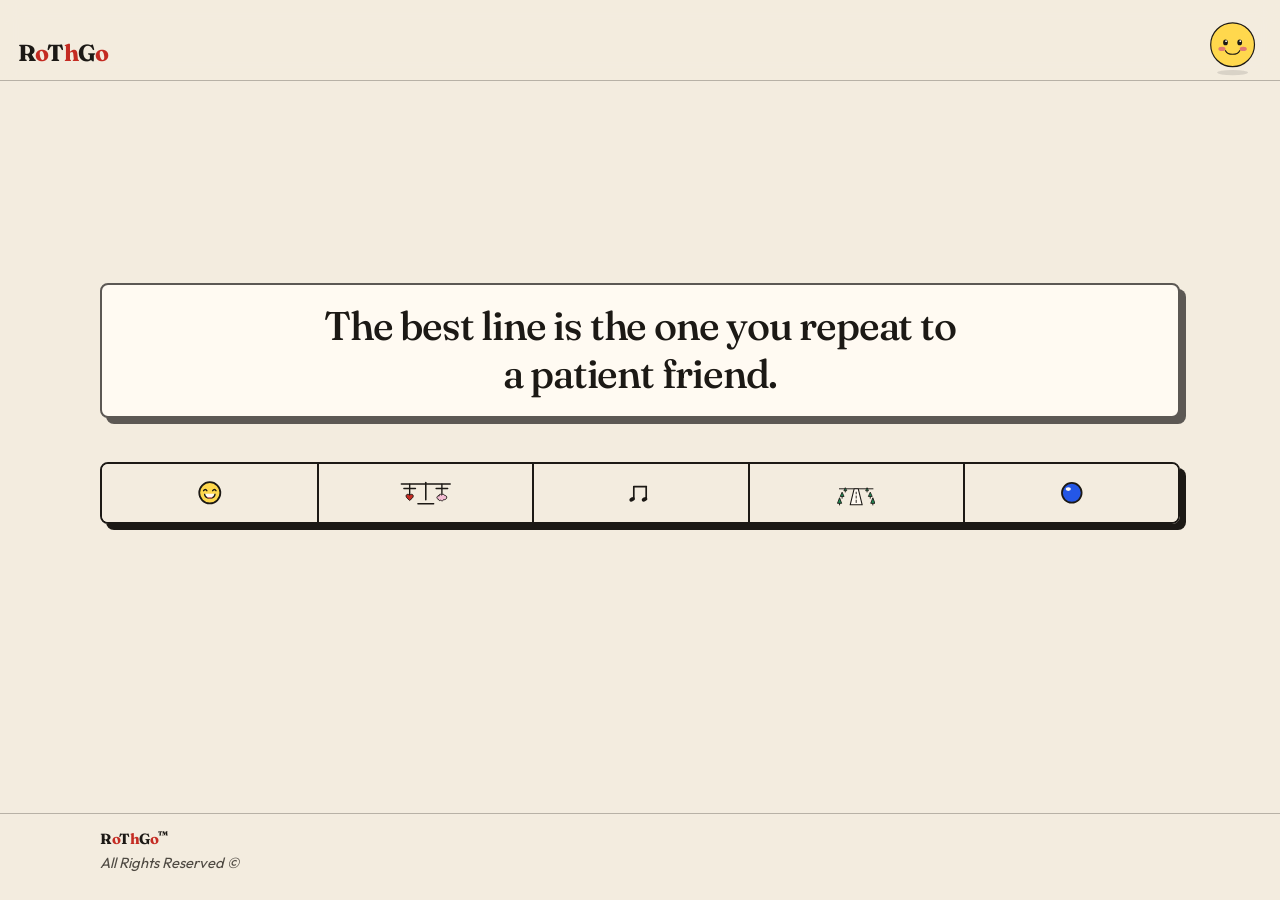
==== commit 78bc577f: "Replace the Motion dancer with a ball. Co-authored-by: Cursor <cursoragent@cursor.com>" ====
--- a/index.html
+++ b/index.html
@@ -59,7 +59,7 @@
             <a class="home-tab" href="idioms.html" aria-label="Idioms"><svg class="tab-face tab-face--scale" viewBox="0 0 56 33" aria-hidden="true"><path d="M28 4.8v18.7" fill="none" stroke="#1c1915" stroke-width="1.7" stroke-linecap="round"/><path d="M19.5 28h17" fill="none" stroke="#1c1915" stroke-width="1.7" stroke-linecap="round"/><path d="M1.5 6.6h53" fill="none" stroke="#1c1915" stroke-width="1.7" stroke-linecap="round"/><path d="M10.5 6.6v12" fill="none" stroke="#1c1915" stroke-width="1.5" stroke-linecap="round"/><path d="M45.5 6.6v13.6" fill="none" stroke="#1c1915" stroke-width="1.5" stroke-linecap="round"/><path d="M4.2 11.4h12.6M39.2 11.4h12.6" fill="none" stroke="#1c1915" stroke-width="1.5" stroke-linecap="round"/><path d="M10.5 18.6c-2.5-2.3-5.6.2-2.8 3.3L10.5 24.4l2.8-2.5c2.8-3.1-.3-5.6-2.8-3.3z" fill="#c42b22" stroke="#1c1915" stroke-width="1" stroke-linejoin="round"/><path d="M42.05 19.5c.1-1.7 1.9-2.6 3.2-1 .9-1.3 3-.9 3.4.6 1.5-.2 2.6 1.2 2 2.5-.3 1.6-2 2.3-3.2 1.7-.2 1.4-2 2.1-3.2.8-1.1.9-2.6.1-2.6-1.2-1 .1-1.9-1.1-1.5-2.1.4-1.3 1.6-1.7 2.6-1.5z" fill="#f4bdd4" stroke="#1c1915" stroke-width="1" stroke-linejoin="round"/></svg></a>
             <a class="home-tab" href="tunes.html" aria-label="Tunes"><svg class="tab-face" viewBox="0 0 34 32" aria-hidden="true"><path d="M8.5 23.2V8.2H24" fill="none" stroke="#1c1915" stroke-width="2.1" stroke-linecap="round" stroke-linejoin="round"/><path d="M24 8.2v15" fill="none" stroke="#1c1915" stroke-width="2.1" stroke-linecap="round"/><ellipse cx="6.4" cy="24.2" rx="3.7" ry="2.5" transform="rotate(-28 6.4 24.2)" fill="#1c1915"/><ellipse cx="22" cy="24.2" rx="3.7" ry="2.5" transform="rotate(-28 22 24.2)" fill="#1c1915"/></svg></a>
             <a class="home-tab" href="stories.html" aria-label="Stories"><svg class="tab-face" viewBox="0 0 48 32" aria-hidden="true"><path d="M3 11h42" fill="none" stroke="#1c1915" stroke-width="1.2" stroke-linecap="round"/><path d="M16.5 31 21.4 11h5.2L31.5 31Z" fill="#fffaf2" stroke="#1c1915" stroke-width="1.35" stroke-linejoin="round"/><path d="M24 15.2v2.1M24 20v2.6M24 25.2v3" fill="none" stroke="#1c1915" stroke-width="1.15" stroke-linecap="round"/><path d="M10.4 13.4V15" fill="none" stroke="#1c1915" stroke-width="1.1" stroke-linecap="round"/><path d="M8.6 13.4 10.4 9.6 12.2 13.4Z" fill="#1e8c56" stroke="#1c1915" stroke-width="1" stroke-linejoin="round"/><path d="M37.6 13.4V15" fill="none" stroke="#1c1915" stroke-width="1.1" stroke-linecap="round"/><path d="M35.8 13.4 37.6 9.6 39.4 13.4Z" fill="#1e8c56" stroke="#1c1915" stroke-width="1" stroke-linejoin="round"/><path d="M6.4 20.6V22.8" fill="none" stroke="#1c1915" stroke-width="1.15" stroke-linecap="round"/><path d="M4 20.6 6.4 15.2 8.8 20.6Z" fill="#1e8c56" stroke="#1c1915" stroke-width="1.05" stroke-linejoin="round"/><path d="M41.6 20.6V22.8" fill="none" stroke="#1c1915" stroke-width="1.15" stroke-linecap="round"/><path d="M39.2 20.6 41.6 15.2 44 20.6Z" fill="#1e8c56" stroke="#1c1915" stroke-width="1.05" stroke-linejoin="round"/><path d="M3.2 29.2V31.2" fill="none" stroke="#1c1915" stroke-width="1.2" stroke-linecap="round"/><path d="M.6 29.2 3.2 22.2 5.8 29.2Z" fill="#1e8c56" stroke="#1c1915" stroke-width="1.1" stroke-linejoin="round"/><path d="M44.8 29.2V31.2" fill="none" stroke="#1c1915" stroke-width="1.2" stroke-linecap="round"/><path d="M42.2 29.2 44.8 22.2 47.4 29.2Z" fill="#1e8c56" stroke="#1c1915" stroke-width="1.1" stroke-linejoin="round"/></svg></a>
-            <a class="home-tab" href="motion.html" aria-label="Motion"><img class="tab-face tab-face--dancer" src="img/dancer.png" alt=""></a>
+            <a class="home-tab" href="motion.html" aria-label="Motion"><svg class="tab-face" viewBox="0 0 32 32" aria-hidden="true"><circle cx="16" cy="16" r="12.3" fill="#2457e6" stroke="#1c1915" stroke-width="2.2"/><ellipse cx="11.6" cy="11.4" rx="3.3" ry="2.2" fill="#fffaf2"/></svg></a>
           </nav>
         </section>
       </div>
--- a/css/styles.css
+++ b/css/styles.css
@@ -198,10 +198,6 @@
   height: 1.9rem;
 }
 
-.tab-face--dancer {
-  height: 2.4rem;
-}
-
 .site-header .tabs {
   width: 100%;
   border: 2.5px solid var(--ink);
